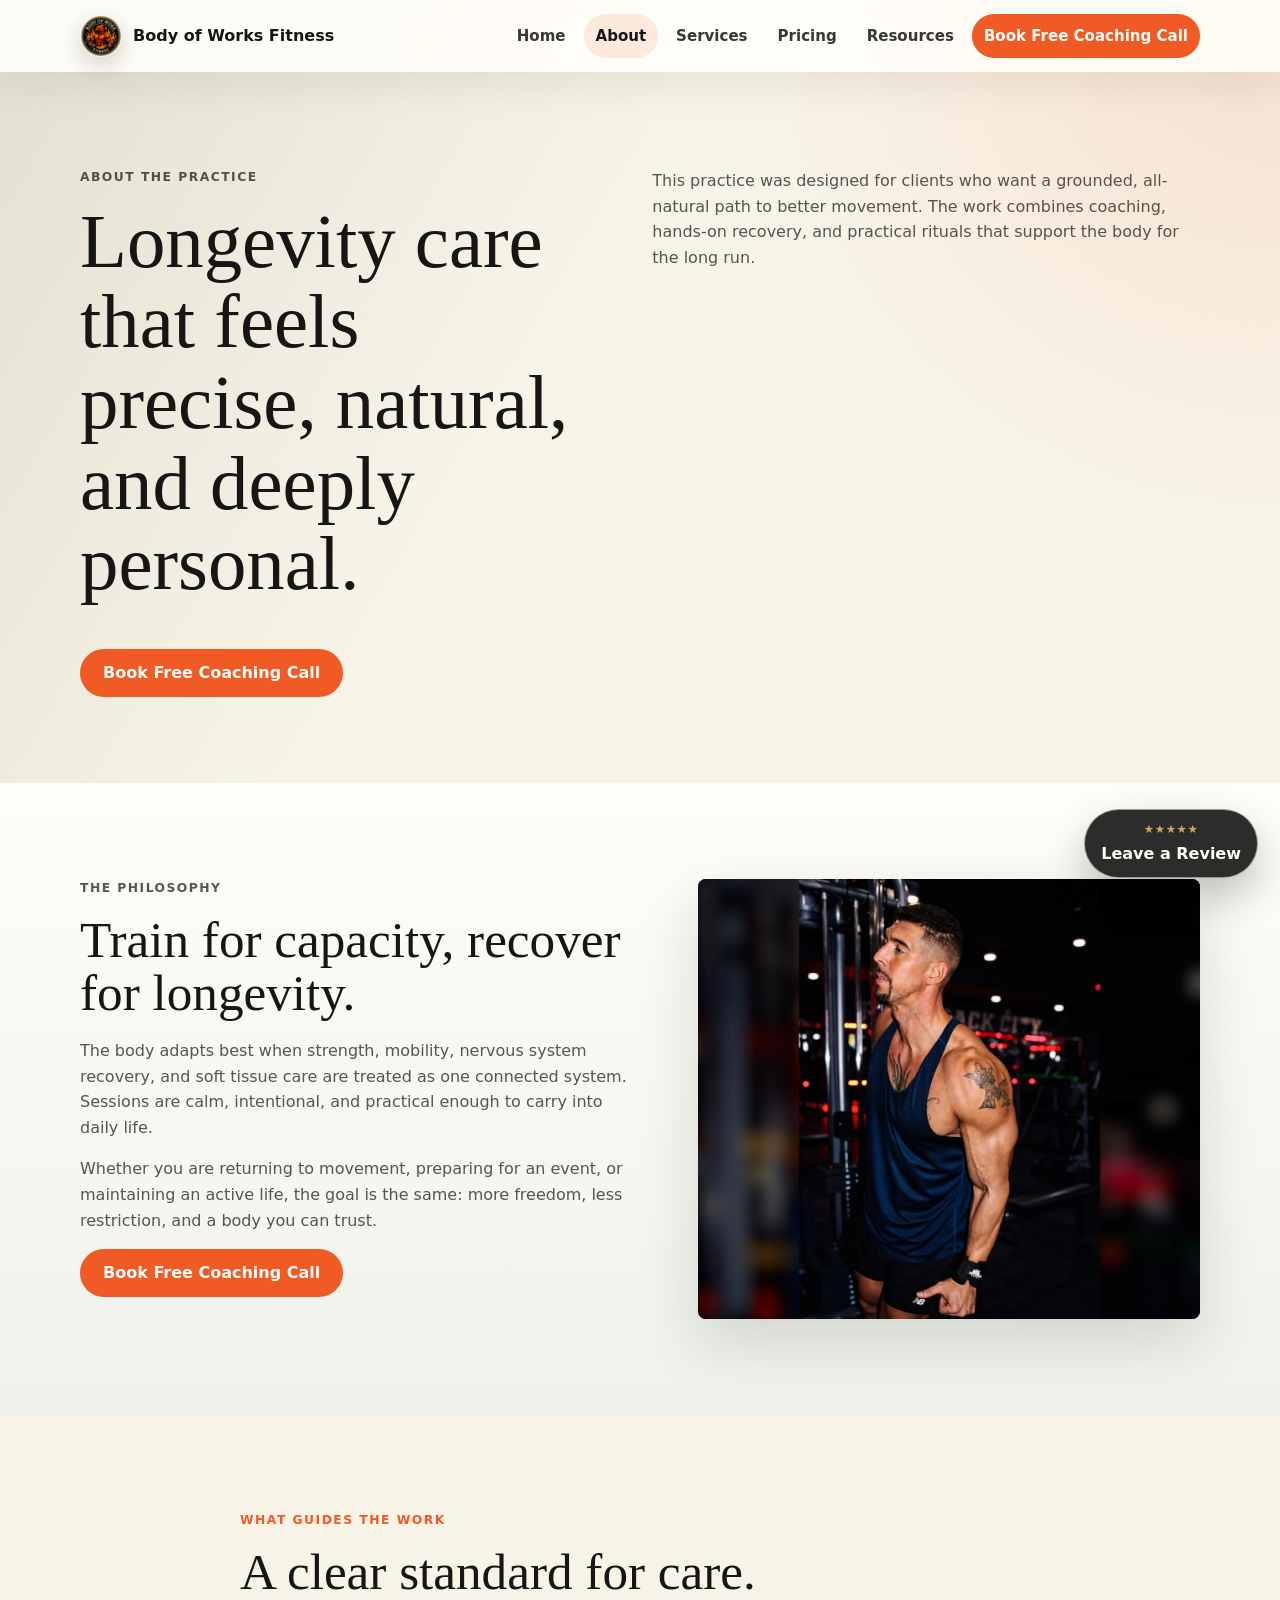
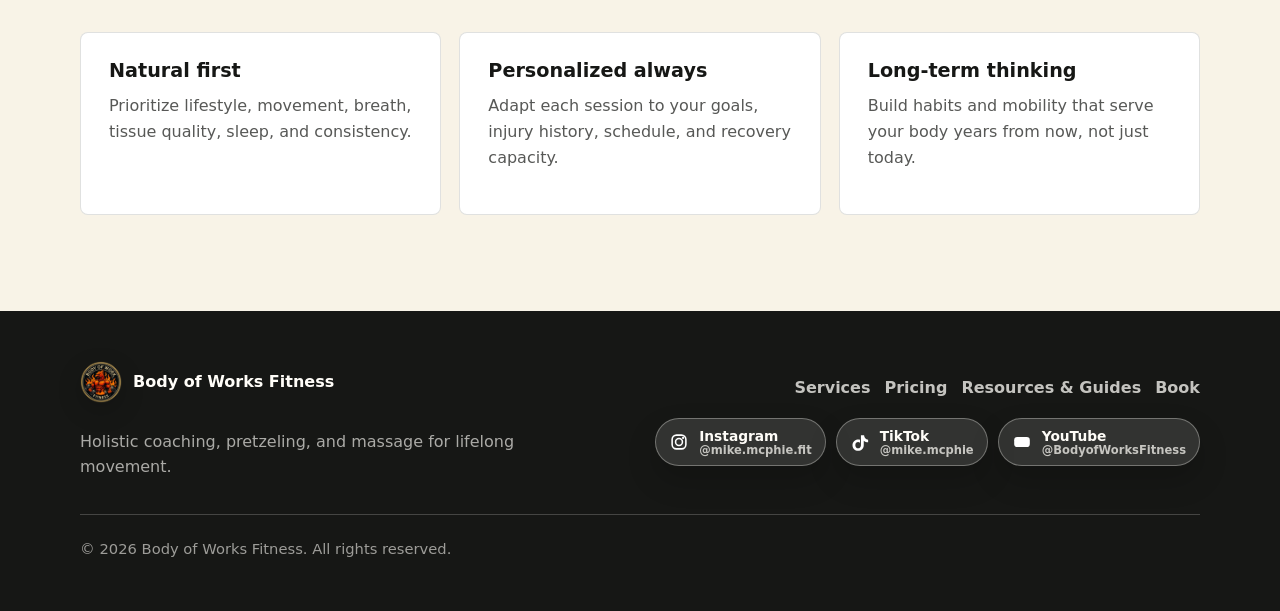
==== about.html @ e34fd8a3 "Add files via upload" ====
<!DOCTYPE html>
<html lang="en">
  <head>
    <meta charset="UTF-8" />
    <meta name="viewport" content="width=device-width, initial-scale=1.0" />
    <meta
      name="description"
      content="Meet the Body of Works Fitness coach and learn the natural longevity philosophy behind the practice."
    />
    <title>About | Body of Works Fitness</title>
    <link rel="canonical" href="https://bodyofworksfitness.com/about.html" />
    <link rel="icon" href="assets/images/body-of-work-logo-small.png" type="image/png" />
    <link rel="stylesheet" href="css/styles.css?v=20260725-fat-loss-guide" />
  </head>
  <body class="page">
    <header class="site-header" data-header>
      <a class="brand" href="index.html" aria-label="Body of Works Fitness home">
        <img class="brand-logo" src="assets/images/body-of-work-logo-small.png" alt="" />
        <span>Body of Works Fitness</span>
      </a>
      <button class="nav-toggle" type="button" aria-label="Open navigation" aria-expanded="false" data-nav-toggle>
        <span></span>
        <span></span>
      </button>
      <nav class="site-nav" data-nav>
        <a href="index.html">Home</a>
        <a href="about.html" aria-current="page">About</a>
        <a href="index.html#services">Services</a>
        <a href="index.html#pricing">Pricing</a>
        <a href="resources.html">Resources</a>
        <a class="nav-cta" href="index.html#book-call">Book Free Coaching Call</a>
      </nav>
    </header>

    <main>
      <section class="page-hero">
        <div class="shell page-hero-grid">
          <div>
            <p class="eyebrow">About the practice</p>
            <h1>Longevity care that feels precise, natural, and deeply personal.</h1>
            <a class="button button-primary" href="index.html#book-call">Book Free Coaching Call</a>
          </div>
          <p>
            This practice was designed for clients who want a grounded, all-natural path to better
            movement. The work combines coaching, hands-on recovery, and practical rituals that
            support the body for the long run.
          </p>
        </div>
      </section>

      <section class="section split-section">
        <div class="shell split-grid reverse">
          <div class="image-panel">
            <img src="assets/images/about-coach.webp" alt="Body of Works Fitness coach in a gym setting" loading="lazy" />
          </div>
          <div class="split-copy">
            <p class="eyebrow">The philosophy</p>
            <h2>Train for capacity, recover for longevity.</h2>
            <p>
              The body adapts best when strength, mobility, nervous system recovery, and soft tissue
              care are treated as one connected system. Sessions are calm, intentional, and
              practical enough to carry into daily life.
            </p>
            <p>
              Whether you are returning to movement, preparing for an event, or maintaining an
              active life, the goal is the same: more freedom, less restriction, and a body you can
              trust.
            </p>
            <a class="button button-primary" href="index.html#book-call">Book Free Coaching Call</a>
          </div>
        </div>
      </section>

      <section class="section values-section">
        <div class="shell section-heading">
          <p class="eyebrow">What guides the work</p>
          <h2>A clear standard for care.</h2>
        </div>
        <div class="shell values-grid">
          <article>
            <h3>Natural first</h3>
            <p>Prioritize lifestyle, movement, breath, tissue quality, sleep, and consistency.</p>
          </article>
          <article>
            <h3>Personalized always</h3>
            <p>Adapt each session to your goals, injury history, schedule, and recovery capacity.</p>
          </article>
          <article>
            <h3>Long-term thinking</h3>
            <p>Build habits and mobility that serve your body years from now, not just today.</p>
          </article>
        </div>
      </section>
    </main>

    <button class="floating-review-button" type="button" data-review-open aria-label="Leave a review">
      <span aria-hidden="true">★★★★★</span>
      Leave a Review
    </button>

    <iframe class="visually-hidden" name="review-submit-frame" title="Review submission"></iframe>
    <dialog class="review-dialog" data-review-dialog>
      <form
        class="review-form"
        action="https://formsubmit.co/imagin8it.home@gmail.com"
        method="post"
        target="review-submit-frame"
        data-review-form
      >
        <button class="dialog-close" type="button" data-review-close aria-label="Close review form">&times;</button>
        <input type="hidden" name="_subject" value="New Body of Works Fitness Review" />
        <input type="hidden" name="_template" value="table" />
        <input type="hidden" name="_captcha" value="false" />
        <input type="hidden" name="rating" value="5" data-review-rating-input />
        <p class="eyebrow">Leave a review</p>
        <h2><span data-review-selected-rating>5</span>-star experience</h2>
        <div class="review-stars" aria-label="Click a star to choose your rating">
          <button type="button" data-review-rating-button="1" aria-label="1 star">★</button>
          <button type="button" data-review-rating-button="2" aria-label="2 stars">★</button>
          <button type="button" data-review-rating-button="3" aria-label="3 stars">★</button>
          <button type="button" data-review-rating-button="4" aria-label="4 stars">★</button>
          <button type="button" data-review-rating-button="5" aria-label="5 stars">★</button>
        </div>
        <label>
          Name
          <input name="name" type="text" maxlength="50" placeholder="Your name" required />
        </label>
        <label>
          Service
          <select name="service">
            <option>1:1 Coaching</option>
            <option>Pretzeling</option>
            <option>Massage</option>
            <option>General experience</option>
          </select>
        </label>
        <label>
          Review
          <textarea name="review" rows="4" maxlength="320" placeholder="What changed for you?" required></textarea>
        </label>
        <button class="button button-primary" type="submit">Submit Review</button>
        <p class="form-note" data-review-status></p>
      </form>
    </dialog>

    <footer class="site-footer">
      <div class="shell footer-grid">
        <div>
          <a class="brand" href="index.html">
            <img class="brand-logo" src="assets/images/body-of-work-logo-small.png" alt="" />
            <span>Body of Works Fitness</span>
          </a>
          <p>Holistic coaching, pretzeling, and massage for lifelong movement.</p>
        </div>
        <div class="footer-actions">
          <div class="footer-links">
            <a href="index.html#services">Services</a>
            <a href="index.html#pricing">Pricing</a>
            <a href="resources.html">Resources &amp; Guides</a>
            <a href="index.html#book-call">Book</a>
          </div>
          <div class="social-links" aria-label="Social links">
            <a href="https://www.instagram.com/mike.mcphie.fit/" target="_blank" rel="noreferrer" aria-label="Instagram">
              <img src="assets/images/icon-instagram.svg" alt="" />
              <span>Instagram <small>@mike.mcphie.fit</small></span>
            </a>
            <a href="https://www.tiktok.com/@mike.mcphie" target="_blank" rel="noreferrer" aria-label="TikTok">
              <img src="assets/images/icon-tiktok.svg" alt="" />
              <span>TikTok <small>@mike.mcphie</small></span>
            </a>
            <a href="https://www.youtube.com/@BodyofWorksFitness" target="_blank" rel="noreferrer" aria-label="YouTube">
              <img src="assets/images/icon-youtube.svg" alt="" />
              <span>YouTube <small>@BodyofWorksFitness</small></span>
            </a>
          </div>
        </div>
      </div>
      <div class="shell copyright">
        <span>&copy; 2026 Body of Works Fitness. All rights reserved.</span>
      </div>
    </footer>
    <script src="js/main.js?v=20260725-fat-loss-guide"></script>
  </body>
</html>
---- css/styles.css ----
:root {
  --ink: #161715;
  --charcoal: #242523;
  --ember: #f05a24;
  --ember-dark: #b63a16;
  --gold: #caa85f;
  --olive: #6f7d5d;
  --sage: #dfe7da;
  --cream: #f8f3e7;
  --paper: #fffdf8;
  --line: rgba(22, 23, 21, 0.13);
  --soft-line: rgba(255, 253, 248, 0.2);
  --shadow: 0 22px 60px rgba(22, 23, 21, 0.14);
  --radius: 8px;
}

* {
  box-sizing: border-box;
}

html {
  scroll-behavior: smooth;
}

body {
  margin: 0;
  font-family: Inter, ui-sans-serif, system-ui, -apple-system, BlinkMacSystemFont, "Segoe UI", sans-serif;
  color: var(--ink);
  background: var(--paper);
  line-height: 1.6;
}

img {
  display: block;
  max-width: 100%;
}

a {
  color: inherit;
  text-decoration: none;
}

button,
input,
select,
textarea {
  font: inherit;
}

.shell {
  width: min(1120px, calc(100% - 40px));
  margin-inline: auto;
}

.site-header {
  position: fixed;
  top: 0;
  left: 0;
  right: 0;
  z-index: 20;
  display: flex;
  align-items: center;
  justify-content: space-between;
  gap: 24px;
  padding: 14px max(20px, calc((100vw - 1120px) / 2));
  color: var(--paper);
  transition: background 180ms ease, color 180ms ease, box-shadow 180ms ease;
}

.site-header.is-scrolled,
.site-header.is-open,
body:not(.home) .site-header {
  color: var(--ink);
  background: rgba(255, 253, 248, 0.94);
  box-shadow: 0 12px 40px rgba(22, 23, 21, 0.08);
  backdrop-filter: blur(18px);
}

.brand {
  display: inline-flex;
  align-items: center;
  gap: 11px;
  min-width: 0;
  font-weight: 850;
  letter-spacing: 0;
}

.brand-logo {
  width: 42px;
  height: 42px;
  flex: 0 0 auto;
  border-radius: 50%;
  object-fit: cover;
  box-shadow: 0 8px 24px rgba(0, 0, 0, 0.18);
}

.site-nav {
  display: flex;
  align-items: center;
  gap: 6px;
}

.site-nav a {
  padding: 10px 12px;
  border-radius: 999px;
  font-size: 0.94rem;
  font-weight: 750;
  color: inherit;
  opacity: 0.86;
}

.site-nav a:hover,
.site-nav a[aria-current="page"] {
  background: rgba(255, 255, 255, 0.16);
  opacity: 1;
}

.site-header.is-scrolled .site-nav a:hover,
.site-header.is-scrolled .site-nav a[aria-current="page"],
.site-header.is-open .site-nav a:hover,
.site-header.is-open .site-nav a[aria-current="page"],
body:not(.home) .site-nav a:hover,
body:not(.home) .site-nav a[aria-current="page"] {
  background: rgba(240, 90, 36, 0.12);
}

.site-nav .nav-cta {
  color: var(--paper);
  background: var(--ember);
  opacity: 1;
}

.site-nav .nav-cta:hover {
  background: var(--ember-dark);
}

.nav-toggle {
  display: none;
  width: 44px;
  height: 44px;
  border: 1px solid currentColor;
  border-radius: 50%;
  color: inherit;
  background: transparent;
  cursor: pointer;
}

.nav-toggle span {
  display: block;
  width: 18px;
  height: 2px;
  margin: 4px auto;
  border-radius: 4px;
  background: currentColor;
}

.hero {
  position: relative;
  min-height: 92vh;
  display: grid;
  align-items: end;
  overflow: hidden;
  background: #050505;
}

.hero-media,
.hero-video-backdrop,
.hero-video,
.hero-overlay {
  position: absolute;
  inset: 0;
}

.hero-media {
  background-image: url("../assets/images/brand-hero.webp");
  background-size: cover;
  background-position: center;
  transform: scale(1.01);
}

.hero-video-backdrop,
.hero-video {
  opacity: 0;
  backface-visibility: hidden;
  transition: opacity 700ms ease;
  will-change: opacity;
}

.hero-video-backdrop {
  width: 100%;
  height: 100%;
  filter: blur(6px) brightness(0.58) contrast(1.08) saturate(0.95);
  object-fit: cover;
  object-position: center 24%;
  background: #050505;
  transform: scale(1.02) translateZ(0);
}

.hero-video {
  width: 100%;
  height: 100%;
  filter: brightness(0.78) contrast(1.04) saturate(0.97);
  object-fit: contain;
  object-position: right center;
  transform: translateZ(0);
}

.hero.has-video .hero-video,
.hero.has-video .hero-video-backdrop {
  opacity: 1;
}

.hero.has-video .hero-media {
  opacity: 0;
}

.hero-overlay {
  background:
    linear-gradient(90deg, rgba(5, 5, 5, 0.9), rgba(5, 5, 5, 0.52) 54%, rgba(5, 5, 5, 0.28)),
    linear-gradient(0deg, rgba(5, 5, 5, 0.78), rgba(5, 5, 5, 0.14) 52%);
}

.hero-content {
  position: relative;
  z-index: 2;
  padding: 170px 0 86px;
  color: var(--paper);
}

.hero-lockup {
  display: flex;
  align-items: center;
  gap: 16px;
  margin-bottom: 18px;
}

.hero-lockup img {
  width: 78px;
  height: 78px;
  border-radius: 50%;
  box-shadow: 0 18px 44px rgba(0, 0, 0, 0.35);
}

.eyebrow {
  margin: 0 0 14px;
  color: var(--ember);
  font-size: 0.77rem;
  font-weight: 900;
  letter-spacing: 0.12em;
  text-transform: uppercase;
}

.hero .eyebrow,
.quote-band .eyebrow {
  color: var(--gold);
}

h1,
h2,
h3,
p {
  margin-top: 0;
}

h1,
h2,
h3 {
  line-height: 1.05;
  letter-spacing: 0;
}

h1 {
  max-width: 820px;
  margin-bottom: 24px;
  font-family: Georgia, "Times New Roman", serif;
  font-size: clamp(3.4rem, 8vw, 7.4rem);
  font-weight: 500;
}

h2 {
  margin-bottom: 18px;
  font-family: Georgia, "Times New Roman", serif;
  font-size: clamp(2.1rem, 4vw, 4.25rem);
  font-weight: 500;
}

h3 {
  margin-bottom: 12px;
  font-size: 1.2rem;
}

.hero-content p {
  max-width: 620px;
  font-size: clamp(1.05rem, 2vw, 1.28rem);
  color: rgba(255, 253, 248, 0.86);
}

.hero-actions {
  display: flex;
  flex-wrap: wrap;
  gap: 14px;
  margin-top: 34px;
}

.button {
  display: inline-flex;
  min-height: 48px;
  align-items: center;
  justify-content: center;
  border: 1px solid transparent;
  border-radius: 999px;
  padding: 12px 22px;
  font-weight: 850;
  line-height: 1;
  text-align: center;
  transition: transform 160ms ease, background 160ms ease, color 160ms ease;
}

.button:hover {
  transform: translateY(-2px);
}

.button-primary {
  color: var(--paper);
  background: var(--ember);
}

.button-primary:hover {
  background: var(--ember-dark);
}

.button-secondary {
  color: var(--ink);
  border-color: var(--line);
  background: var(--paper);
}

.text-link {
  display: inline-flex;
  align-items: center;
  margin-top: 20px;
  color: var(--ember-dark);
  font-weight: 900;
}

.setmore-link {
  gap: 8px;
  vertical-align: middle;
  width: fit-content;
  border: 1px solid rgba(18, 63, 50, 0.18);
  border-radius: 999px;
  padding: 8px 12px 8px 15px;
  color: #123f32;
  background: #fff;
  box-shadow: 0 12px 28px rgba(18, 63, 50, 0.11);
}

.setmore-link span {
  color: #123f32;
  font-size: 0.92rem;
  font-weight: 900;
  line-height: 1;
  white-space: nowrap;
}

.setmore-link img {
  display: inline-block;
  width: 94px;
  height: auto;
  padding: 0;
  border-radius: 0;
  background: transparent;
  box-shadow: none;
}

.price-card .setmore-link img {
  width: 90px;
}

.section {
  padding: 96px 0;
}

.intro-band {
  background: var(--cream);
}

.intro-grid,
.page-hero-grid {
  display: grid;
  grid-template-columns: 0.95fr 1.05fr;
  gap: clamp(32px, 6vw, 80px);
  align-items: start;
}

.intro-grid p,
.page-hero-grid p,
.split-copy p,
.values-grid p,
.service-card p,
.service-row-copy p,
.price-card p,
.contact-form p,
.site-footer p {
  color: rgba(22, 23, 21, 0.72);
}

.section-heading {
  max-width: 800px;
  margin-bottom: 34px;
}

.evidence-grid a {
  border: 1px solid var(--line);
  border-radius: var(--radius);
  background: rgba(255, 253, 248, 0.72);
}

.evidence-grid strong,
.evidence-grid span {
  display: block;
}

.evidence-grid span {
  margin-top: 8px;
  color: rgba(22, 23, 21, 0.68);
}

.service-preview-grid,
.values-grid,
.pricing-grid {
  display: grid;
  grid-template-columns: repeat(3, minmax(0, 1fr));
  gap: 18px;
}

.service-card,
.values-grid article,
.price-card,
.testimonial-card,
.contact-form {
  border: 1px solid var(--line);
  border-radius: var(--radius);
  background: #ffffff;
}

.service-card,
.values-grid article,
.price-card,
.testimonial-card {
  padding: 28px;
}

.service-card {
  overflow: hidden;
}

.service-stack {
  display: grid;
  gap: 24px;
}

.service-row {
  display: grid;
  grid-template-columns: minmax(0, 1fr) minmax(320px, 0.82fr);
  gap: 0;
  overflow: hidden;
  border: 1px solid var(--line);
  border-radius: var(--radius);
  background: #ffffff;
}

.service-row:nth-child(even) {
  grid-template-columns: minmax(320px, 0.82fr) minmax(0, 1fr);
}

.service-row:nth-child(even) .service-row-media {
  order: 2;
}

.service-row-media {
  display: grid;
  min-height: 420px;
  place-items: center;
  background:
    linear-gradient(135deg, rgba(22, 23, 21, 0.06), rgba(240, 90, 36, 0.08)),
    var(--cream);
}

.service-row-media img {
  width: 100%;
  height: 100%;
  max-height: 560px;
  object-fit: contain;
}

.service-row-copy {
  display: flex;
  flex-direction: column;
  justify-content: center;
  padding: clamp(28px, 5vw, 54px);
}

.service-row-copy h3 {
  font-family: Georgia, "Times New Roman", serif;
  font-size: clamp(2rem, 3vw, 3.4rem);
  font-weight: 500;
}

.service-card-image,
.detail-image {
  width: calc(100% + 56px);
  max-width: none;
  height: auto;
  aspect-ratio: 4 / 3;
  margin: -28px -28px 26px;
  object-fit: cover;
}

.price-line,
.price {
  display: block;
  margin-top: 18px;
  color: var(--ember-dark);
  font-size: 1.7rem;
  line-height: 1.1;
}

.split-section {
  background: linear-gradient(180deg, var(--paper), #eef2ea);
}

.split-grid,
.pricing-layout,
.booking-grid {
  display: grid;
  grid-template-columns: minmax(0, 0.95fr) minmax(0, 1.05fr);
  gap: clamp(30px, 5vw, 64px);
  align-items: start;
}

.split-grid.reverse {
  grid-template-columns: minmax(0, 1.05fr) minmax(0, 0.95fr);
}

.split-grid.reverse .image-panel {
  order: 2;
}

.image-panel {
  overflow: hidden;
  border-radius: var(--radius);
  box-shadow: var(--shadow);
  background: var(--charcoal);
}

.image-panel img {
  width: 100%;
  height: 100%;
  min-height: 440px;
  object-fit: cover;
}

.pricing-layout {
  align-items: center;
}

.pricing-grid {
  grid-template-columns: repeat(2, minmax(0, 1fr));
}

.price-card {
  min-height: 170px;
}

.booking-section {
  background: var(--ink);
  color: var(--paper);
}

.booking-section .eyebrow {
  color: var(--gold);
}

.booking-section .section-heading p,
.booking-section .contact-form p {
  color: rgba(255, 253, 248, 0.72);
}

.booking-service-picker {
  display: inline-grid;
  grid-template-columns: repeat(3, minmax(0, 1fr));
  gap: 4px;
  margin-top: 24px;
  padding: 4px;
  border: 1px solid var(--soft-line);
  border-radius: var(--radius);
  background: rgba(255, 253, 248, 0.08);
}

.booking-service-picker button {
  min-height: 44px;
  border: 0;
  border-radius: 5px;
  padding: 10px 18px;
  color: rgba(255, 253, 248, 0.72);
  background: transparent;
  cursor: pointer;
  font-weight: 850;
}

.booking-service-picker button:hover,
.booking-service-picker button.is-active {
  color: var(--paper);
  background: var(--ember);
}

.calendar-panel {
  padding: 24px;
  border: 1px solid var(--soft-line);
  border-radius: var(--radius);
  background: rgba(255, 253, 248, 0.08);
}

.calendar-toolbar {
  display: flex;
  align-items: center;
  justify-content: space-between;
  gap: 16px;
  margin-bottom: 18px;
}

.calendar-toolbar h3 {
  margin: 0;
  font-family: Georgia, "Times New Roman", serif;
  font-size: 1.6rem;
  font-weight: 500;
}

.icon-button {
  display: grid;
  width: 42px;
  height: 42px;
  place-items: center;
  border: 1px solid var(--soft-line);
  border-radius: 50%;
  color: var(--paper);
  background: rgba(255, 253, 248, 0.08);
  cursor: pointer;
}

.calendar-weekdays,
.calendar-grid {
  display: grid;
  grid-template-columns: repeat(7, minmax(0, 1fr));
  gap: 8px;
}

.calendar-weekdays {
  margin-bottom: 8px;
  color: rgba(255, 253, 248, 0.58);
  font-size: 0.74rem;
  font-weight: 900;
  text-align: center;
  text-transform: uppercase;
}

.calendar-day {
  display: grid;
  min-height: 48px;
  place-items: center;
  border: 1px solid var(--soft-line);
  border-radius: var(--radius);
  color: var(--paper);
  background: rgba(255, 253, 248, 0.08);
  cursor: pointer;
}

.calendar-day.is-empty {
  visibility: hidden;
}

.calendar-day.is-unavailable {
  color: rgba(255, 253, 248, 0.28);
  background: rgba(255, 253, 248, 0.035);
  cursor: not-allowed;
}

.calendar-day.is-selected {
  border-color: var(--ember);
  color: var(--paper);
  background: var(--ember);
}

.time-panel {
  margin-top: 28px;
}

.time-list {
  display: flex;
  flex-wrap: wrap;
  gap: 10px;
}

.time-option {
  border: 1px solid var(--soft-line);
  border-radius: 999px;
  padding: 10px 14px;
  color: var(--paper);
  background: rgba(255, 253, 248, 0.08);
  cursor: pointer;
}

.time-option.is-selected {
  border-color: var(--ember);
  background: var(--ember);
}

.contact-form {
  display: grid;
  gap: 18px;
  padding: 28px;
  color: var(--ink);
}

.contact-form label {
  display: grid;
  gap: 8px;
  font-weight: 850;
}

.form-callout {
  display: grid;
  gap: 8px;
  padding: 18px;
  border: 1px solid rgba(240, 90, 36, 0.28);
  border-radius: var(--radius);
  background: rgba(240, 90, 36, 0.08);
}

.form-callout[hidden] {
  display: none;
}

.form-callout p {
  margin: 0;
  color: rgba(22, 23, 21, 0.68) !important;
}

.form-callout a {
  width: fit-content;
  color: var(--ember-dark);
  font-weight: 900;
}

.contact-form input,
.contact-form select,
.contact-form textarea {
  width: 100%;
  border: 1px solid var(--line);
  border-radius: var(--radius);
  padding: 14px;
  color: var(--ink);
  background: var(--paper);
}

.contact-form input:focus,
.contact-form select:focus,
.contact-form textarea:focus {
  outline: 2px solid rgba(240, 90, 36, 0.28);
  border-color: var(--ember);
}

.form-note {
  min-height: 1.4em;
  margin: -4px 0 0;
  font-size: 0.94rem;
}

.visually-hidden {
  position: absolute;
  width: 1px !important;
  height: 1px !important;
  padding: 0 !important;
  border: 0 !important;
  overflow: hidden;
  clip: rect(0, 0, 0, 0);
  white-space: nowrap;
}

.testimonials-section {
  background: var(--cream);
}

.evidence-section {
  background: var(--paper);
}

.evidence-grid {
  display: grid;
  grid-template-columns: repeat(2, minmax(0, 1fr));
  gap: 18px;
}

.evidence-grid a {
  padding: 24px;
}

.evidence-grid a:hover {
  border-color: rgba(240, 90, 36, 0.45);
}

.resources-hero {
  min-height: 520px;
  display: grid;
  align-items: end;
  border-bottom: 1px solid var(--line);
  color: var(--ink);
  background:
    radial-gradient(circle at 86% 22%, rgba(240, 90, 36, 0.13), transparent 30%),
    linear-gradient(120deg, rgba(202, 168, 95, 0.3), rgba(255, 253, 248, 0) 42%),
    linear-gradient(135deg, var(--paper) 0%, var(--cream) 58%, #efe4cf 100%);
}

.resources-hero .page-hero-grid h1,
.resources-hero .eyebrow {
  color: var(--ink);
  text-shadow: none;
}

.resources-hero .page-hero-grid > p {
  color: rgba(22, 23, 21, 0.76);
  text-shadow: none;
}

.guides-section {
  background: var(--paper);
}

.guide-grid {
  display: grid;
  grid-template-columns: repeat(3, minmax(0, 1fr));
  gap: 22px;
}

.guide-card {
  display: flex;
  min-width: 0;
  flex-direction: column;
  overflow: hidden;
  border: 1px solid var(--line);
  border-radius: var(--radius);
  background: #ffffff;
  box-shadow: 0 18px 48px rgba(22, 23, 21, 0.08);
}

.guide-cover {
  display: block;
  overflow: hidden;
  aspect-ratio: 17 / 22;
  background: var(--ink);
}

.guide-cover img {
  width: 100%;
  height: 100%;
  object-fit: cover;
  transition: transform 220ms ease;
}

.guide-cover:hover img {
  transform: scale(1.02);
}

.guide-card-copy {
  display: flex;
  flex: 1;
  flex-direction: column;
  padding: 26px;
}

.guide-card-copy h3 {
  margin-bottom: 10px;
  font-family: Georgia, "Times New Roman", serif;
  font-size: 1.75rem;
  font-weight: 500;
}

.guide-card-copy > p:not(.resource-type) {
  margin: 0;
  color: rgba(22, 23, 21, 0.68);
}

.resource-type {
  margin: 0 0 6px;
  color: var(--ember-dark);
  font-size: 0.78rem;
  font-weight: 900;
  text-transform: uppercase;
}

.guide-actions {
  display: flex;
  align-items: center;
  flex-wrap: wrap;
  gap: 16px;
  margin-top: auto;
  padding-top: 24px;
}

.guide-actions .button {
  min-height: 44px;
  padding: 11px 16px;
}

.resources-page .evidence-section {
  background: var(--cream);
}

.resources-cta-section {
  color: var(--paper);
  background: var(--charcoal);
}

.resources-cta {
  display: flex;
  align-items: center;
  justify-content: space-between;
  gap: 30px;
}

.resources-cta h2 {
  max-width: 720px;
  margin: 0;
}

.resources-cta .button {
  flex: 0 0 auto;
}

.testimonial-grid {
  display: grid;
  max-width: 900px;
  grid-template-columns: 1fr;
  gap: 20px;
}

.testimonial-card {
  position: relative;
  display: grid;
  gap: 22px;
  overflow: hidden;
  background: var(--paper);
  box-shadow: 0 18px 48px rgba(22, 23, 21, 0.08);
}

.testimonial-card::before {
  content: "“";
  position: absolute;
  top: -18px;
  right: 26px;
  color: rgba(240, 90, 36, 0.16);
  font-family: Georgia, "Times New Roman", serif;
  font-size: 8rem;
  line-height: 1;
}

.testimonial-rating {
  position: relative;
  z-index: 1;
  display: flex;
  align-items: center;
  gap: 10px;
}

.testimonial-rating span {
  display: inline-block;
  color: var(--ember);
  font-size: 1rem;
  letter-spacing: 0.08em;
}

.testimonial-rating small {
  color: rgba(22, 23, 21, 0.58);
  font-weight: 900;
}

.testimonial-card p {
  position: relative;
  z-index: 1;
  margin-bottom: 0;
  font-family: Georgia, "Times New Roman", serif;
  font-size: clamp(1.35rem, 2.4vw, 2rem);
  line-height: 1.22;
  color: inherit;
}

.testimonial-card > div:last-child {
  position: relative;
  z-index: 1;
}

.testimonial-card > div:last-child span {
  display: block;
  margin-top: 4px;
  color: rgba(22, 23, 21, 0.58);
}

.review-section-action {
  display: flex;
  flex-wrap: wrap;
  align-items: center;
  gap: 14px;
  margin-top: 24px;
}

.review-star-hint {
  display: inline-flex;
  flex-wrap: wrap;
  align-items: center;
  gap: 6px;
  color: rgba(22, 23, 21, 0.64);
  font-size: 0.92rem;
  font-weight: 850;
}

.review-star-hint button,
.review-stars button {
  border: 0;
  padding: 0 2px;
  color: rgba(240, 90, 36, 0.42);
  background: transparent;
  cursor: pointer;
  font-size: 1.25rem;
  line-height: 1;
}

.review-star-hint button:hover,
.review-stars button:hover,
.review-stars button.is-active {
  color: var(--ember);
}

.submitted-testimonial-grid {
  margin-bottom: 20px;
}

.submitted-testimonial-grid[hidden] {
  display: none;
}

.floating-review-button {
  position: fixed;
  right: 22px;
  bottom: 22px;
  z-index: 60;
  display: grid;
  gap: 3px;
  min-width: 154px;
  border: 1px solid rgba(255, 253, 248, 0.5);
  border-radius: 999px;
  padding: 10px 16px;
  color: var(--paper);
  background: rgba(22, 23, 21, 0.9);
  box-shadow: 0 18px 42px rgba(0, 0, 0, 0.24);
  cursor: pointer;
  font-weight: 900;
}

.floating-review-button span {
  color: var(--gold);
  font-size: 0.72rem;
  letter-spacing: 0.05em;
}

.review-dialog {
  width: min(92vw, 520px);
  border: 0;
  border-radius: var(--radius);
  padding: 0;
  background: transparent;
}

.review-dialog::backdrop {
  background: rgba(5, 5, 5, 0.68);
}

.review-form {
  position: relative;
  display: grid;
  gap: 16px;
  padding: 30px;
  color: var(--ink);
  background: var(--paper);
  box-shadow: var(--shadow);
}

.review-form h2 {
  margin-bottom: 0;
  font-size: clamp(2rem, 5vw, 3.4rem);
}

.dialog-close {
  position: absolute;
  top: 14px;
  right: 14px;
  display: grid;
  width: 38px;
  height: 38px;
  place-items: center;
  border: 1px solid var(--line);
  border-radius: 50%;
  color: var(--ink);
  background: var(--paper);
  cursor: pointer;
  font-size: 1.3rem;
}

.review-stars {
  display: flex;
  gap: 7px;
}

.review-stars button {
  font-size: 2rem;
}

.review-form label {
  display: grid;
  gap: 8px;
  font-weight: 850;
}

.review-form input,
.review-form select,
.review-form textarea {
  width: 100%;
  border: 1px solid var(--line);
  border-radius: var(--radius);
  padding: 14px;
  color: var(--ink);
  background: var(--paper);
}

.page-hero {
  padding: 168px 0 86px;
  background:
    radial-gradient(circle at top right, rgba(240, 90, 36, 0.12), transparent 34%),
    linear-gradient(120deg, rgba(111, 125, 93, 0.16), transparent 42%),
    var(--cream);
}

.page-hero h1 {
  font-size: clamp(2.8rem, 6vw, 5.6rem);
}

.page-hero .button {
  margin-top: 20px;
}

.values-section {
  background: var(--cream);
}

.site-footer {
  padding: 50px 0;
  color: var(--paper);
  background: var(--ink);
}

.footer-grid {
  display: flex;
  align-items: center;
  justify-content: space-between;
  gap: 28px;
}

.footer-actions {
  display: grid;
  justify-items: end;
  gap: 18px;
}

.site-footer p {
  max-width: 450px;
  margin: 18px 0 0;
  color: rgba(255, 253, 248, 0.64);
}

.footer-links {
  display: flex;
  flex-wrap: wrap;
  gap: 14px;
}

.footer-links a {
  color: rgba(255, 253, 248, 0.75);
  font-weight: 850;
}

.social-links {
  display: flex;
  flex-wrap: wrap;
  gap: 10px;
  justify-content: flex-end;
}

.social-links a {
  display: flex;
  min-height: 48px;
  align-items: center;
  gap: 10px;
  padding: 8px 13px;
  border: 1px solid rgba(255, 253, 248, 0.32);
  border-radius: 999px;
  color: var(--paper);
  background: rgba(255, 253, 248, 0.12);
  box-shadow: 0 14px 30px rgba(0, 0, 0, 0.18);
}

.social-links a:hover {
  border-color: rgba(255, 253, 248, 0.62);
  background: rgba(255, 253, 248, 0.18);
}

.social-links img {
  width: 20px;
  height: 20px;
  flex: 0 0 auto;
  filter: brightness(0) invert(1);
}

.social-links span {
  display: grid;
  gap: 1px;
  color: var(--paper);
  font-size: 0.86rem;
  font-weight: 850;
  line-height: 1.05;
}

.social-links small {
  color: rgba(255, 253, 248, 0.72);
  font-size: 0.72rem;
  font-weight: 750;
}

.copyright {
  margin-top: 34px;
  padding-top: 22px;
  border-top: 1px solid var(--soft-line);
  color: rgba(255, 253, 248, 0.58);
  font-size: 0.92rem;
}

.reveal {
  opacity: 0;
  transform: translateY(34px);
  transition: opacity 680ms ease, transform 680ms ease;
}

.reveal.is-visible {
  opacity: 1;
  transform: translateY(0);
}

.reveal-from-left {
  transform: translateX(-42px);
}

.reveal-from-right {
  transform: translateX(42px);
}

.reveal-from-left.is-visible,
.reveal-from-right.is-visible {
  transform: translateX(0);
}

@media (max-width: 920px) {
  .site-header {
    padding: 14px 20px;
  }

  .brand span:last-child {
    max-width: 205px;
    overflow: hidden;
    text-overflow: ellipsis;
    white-space: nowrap;
  }

  .nav-toggle {
    display: block;
  }

  .site-nav {
    position: absolute;
    top: 78px;
    left: 20px;
    right: 20px;
    display: none;
    flex-direction: column;
    align-items: stretch;
    padding: 12px;
    border: 1px solid var(--line);
    border-radius: var(--radius);
    color: var(--ink);
    background: var(--paper);
    box-shadow: var(--shadow);
  }

  .site-nav.is-open {
    display: flex;
  }

  .site-nav a {
    border-radius: var(--radius);
  }

  .site-nav .nav-cta {
    text-align: center;
  }

  .hero {
    min-height: 780px;
  }

  .hero-content {
    padding: 128px 0 54px;
  }

  h1 {
    font-size: clamp(2.8rem, 11vw, 4rem);
  }

  .section {
    padding: 70px 0;
  }

  .intro-grid,
  .page-hero-grid,
  .split-grid,
  .split-grid.reverse,
  .pricing-layout,
  .booking-grid {
    grid-template-columns: 1fr;
  }

  .split-grid.reverse .image-panel {
    order: 0;
  }

  .service-preview-grid,
  .values-grid,
  .pricing-grid,
  .evidence-grid {
    grid-template-columns: 1fr;
  }

  .guide-grid {
    grid-template-columns: repeat(2, minmax(0, 1fr));
  }

  .resources-cta {
    align-items: flex-start;
    flex-direction: column;
  }

  .service-row,
  .service-row:nth-child(even) {
    grid-template-columns: 1fr;
  }

  .service-row:nth-child(even) .service-row-media {
    order: 0;
  }

  .service-row-media {
    min-height: 360px;
  }

  .image-panel img {
    min-height: 340px;
  }

  .page-hero {
    padding: 134px 0 64px;
  }

  .footer-grid {
    align-items: flex-start;
    flex-direction: column;
  }

  .footer-actions {
    justify-items: start;
  }
}

@media (max-width: 520px) {
  .shell {
    width: min(100% - 28px, 1120px);
  }

  .hero {
    min-height: 740px;
  }

  .hero-lockup img {
    width: 62px;
    height: 62px;
  }

  .hero-actions,
  .button {
    width: 100%;
  }

  .booking-service-picker,
  .guide-grid {
    grid-template-columns: 1fr;
    width: 100%;
  }

  .booking-service-picker button {
    width: 100%;
  }

  .floating-review-button {
    right: 14px;
    bottom: 14px;
    min-width: 136px;
    padding: 9px 13px;
    font-size: 0.86rem;
  }

  .service-card,
  .values-grid article,
  .price-card,
  .testimonial-card,
  .contact-form,
  .calendar-panel {
    padding: 22px;
  }

  .service-card-image,
  .detail-image {
    width: calc(100% + 44px);
    margin: -22px -22px 22px;
  }

  .calendar-weekdays,
  .calendar-grid {
    gap: 5px;
  }

  .calendar-day {
    min-height: 42px;
    font-size: 0.9rem;
  }
}

@media (prefers-reduced-motion: reduce) {
  *,
  *::before,
  *::after {
    scroll-behavior: auto !important;
    animation-duration: 1ms !important;
    animation-iteration-count: 1 !important;
    transition-duration: 1ms !important;
  }

  .reveal {
    opacity: 1;
    transform: none;
  }
}
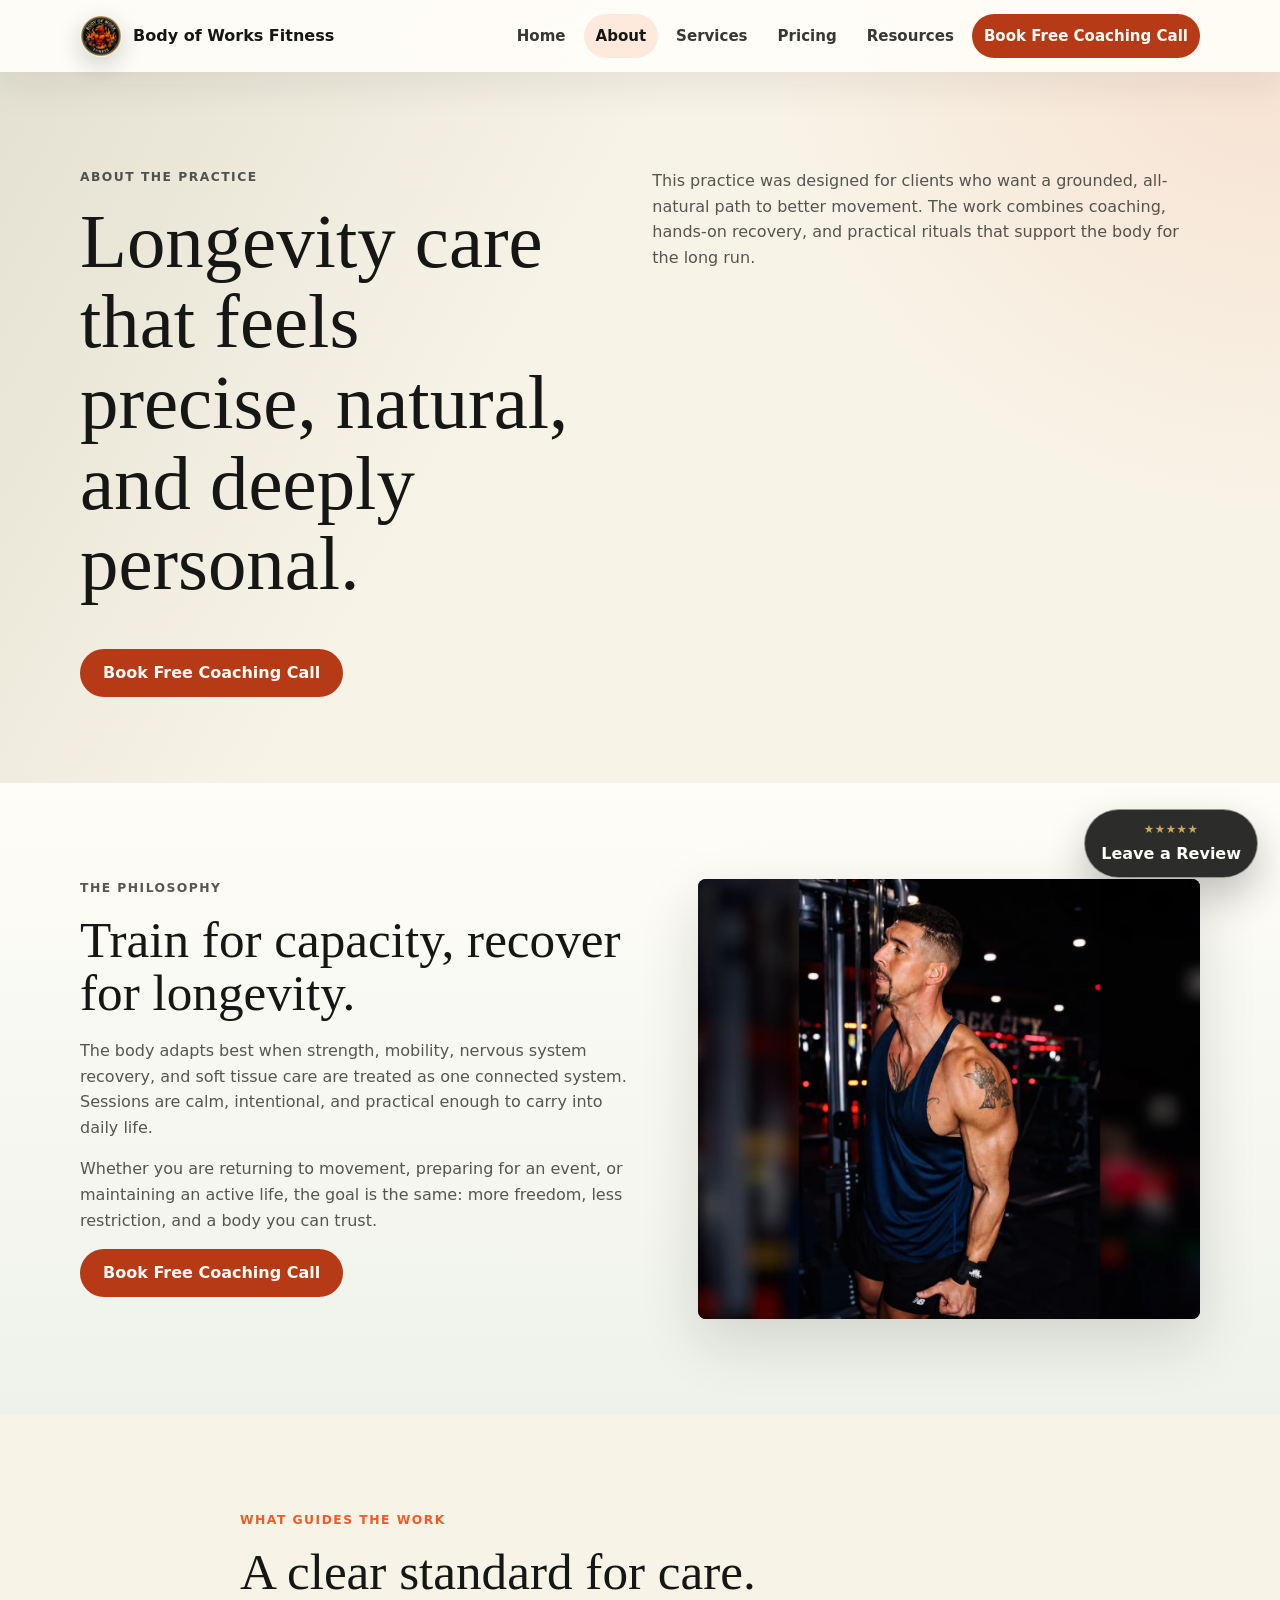
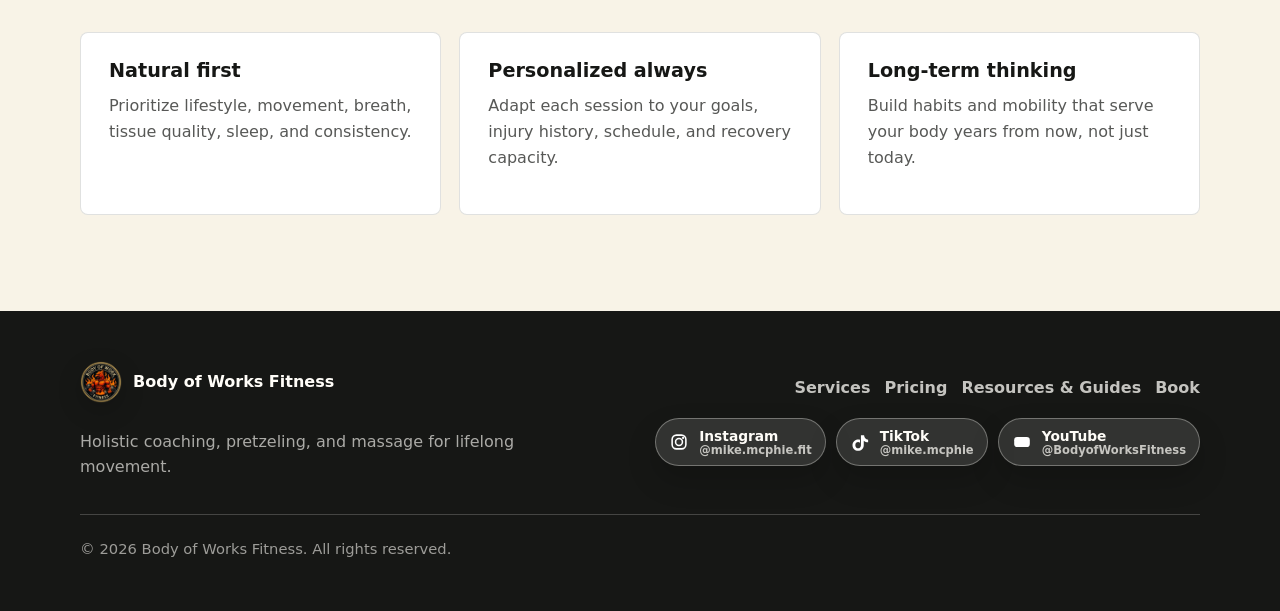
==== commit 2bdf53b8: "Add files via upload" ====
--- a/about.html
+++ b/about.html
@@ -10,9 +10,10 @@
     <title>About | Body of Works Fitness</title>
     <link rel="canonical" href="https://bodyofworksfitness.com/about.html" />
     <link rel="icon" href="assets/images/body-of-work-logo-small.png" type="image/png" />
-    <link rel="stylesheet" href="css/styles.css?v=20260725-fat-loss-guide" />
+    <link rel="stylesheet" href="css/styles.css?v=20261026-refresh2" />
   </head>
   <body class="page">
+    <a class="skip-link" href="#main-content">Skip to content</a>
     <header class="site-header" data-header>
       <a class="brand" href="index.html" aria-label="Body of Works Fitness home">
         <img class="brand-logo" src="assets/images/body-of-work-logo-small.png" alt="" />
@@ -28,17 +29,17 @@
         <a href="index.html#services">Services</a>
         <a href="index.html#pricing">Pricing</a>
         <a href="resources.html">Resources</a>
-        <a class="nav-cta" href="index.html#book-call">Book Free Coaching Call</a>
+        <a class="nav-cta" href="index.html?service=1%3A1%20Coaching#book-call">Book Free Coaching Call</a>
       </nav>
     </header>
 
-    <main>
+    <main id="main-content">
       <section class="page-hero">
         <div class="shell page-hero-grid">
           <div>
             <p class="eyebrow">About the practice</p>
             <h1>Longevity care that feels precise, natural, and deeply personal.</h1>
-            <a class="button button-primary" href="index.html#book-call">Book Free Coaching Call</a>
+            <a class="button button-primary" href="index.html?service=1%3A1%20Coaching#book-call">Book Free Coaching Call</a>
           </div>
           <p>
             This practice was designed for clients who want a grounded, all-natural path to better
@@ -66,7 +67,7 @@
               active life, the goal is the same: more freedom, less restriction, and a body you can
               trust.
             </p>
-            <a class="button button-primary" href="index.html#book-call">Book Free Coaching Call</a>
+            <a class="button button-primary" href="index.html?service=1%3A1%20Coaching#book-call">Book Free Coaching Call</a>
           </div>
         </div>
       </section>
@@ -179,6 +180,7 @@
         <span>&copy; 2026 Body of Works Fitness. All rights reserved.</span>
       </div>
     </footer>
-    <script src="js/main.js?v=20260725-fat-loss-guide"></script>
+    <script src="js/booking-model.js?v=20261026-refresh2"></script>
+    <script src="js/main.js?v=20261026-refresh2"></script>
   </body>
 </html>
--- a/css/styles.css
+++ b/css/styles.css
@@ -20,6 +20,36 @@
 
 html {
   scroll-behavior: smooth;
+  scroll-padding-top: 96px;
+}
+
+[hidden] {
+  display: none !important;
+}
+
+.skip-link {
+  position: fixed;
+  z-index: 100;
+  top: 8px;
+  left: 8px;
+  padding: 12px 18px;
+  color: var(--paper);
+  background: var(--ink);
+  transform: translateY(-180%);
+}
+
+.skip-link:focus {
+  transform: none;
+}
+
+a:focus-visible,
+button:focus-visible,
+select:focus-visible,
+input:focus-visible,
+textarea:focus-visible {
+  outline: 3px solid var(--gold);
+  outline-offset: 3px;
+  box-shadow: 0 0 0 5px var(--ink);
 }
 
 body {
@@ -126,7 +156,7 @@
 
 .site-nav .nav-cta {
   color: var(--paper);
-  background: var(--ember);
+  background: var(--ember-dark);
   opacity: 1;
 }
 
@@ -322,7 +352,7 @@
 
 .button-primary {
   color: var(--paper);
-  background: var(--ember);
+  background: var(--ember-dark);
 }
 
 .button-primary:hover {
@@ -612,7 +642,92 @@
 .booking-service-picker button:hover,
 .booking-service-picker button.is-active {
   color: var(--paper);
-  background: var(--ember);
+  background: var(--ember-dark);
+}
+
+.session-option-field {
+  display: grid;
+  gap: 8px;
+  margin-top: 22px;
+  max-width: 560px;
+  color: var(--paper);
+  font-weight: 750;
+}
+
+.session-option-field select {
+  width: 100%;
+  min-width: 0;
+  min-height: 48px;
+  padding: 12px;
+  border: 1px solid var(--soft-line);
+  border-radius: var(--radius);
+  color: var(--ink);
+  background: var(--paper);
+  font: inherit;
+}
+
+.booking-notice {
+  max-width: 760px;
+  padding-left: 16px;
+  border-left: 3px solid var(--gold);
+}
+
+.booking-notice strong {
+  color: var(--paper);
+}
+
+.selection-status {
+  min-height: 1.6em;
+  margin-top: 12px;
+}
+
+.request-summary {
+  padding-bottom: 20px;
+  border-bottom: 1px solid var(--line);
+}
+
+.request-summary h3 {
+  margin: 0 0 16px;
+}
+
+.request-summary dl {
+  margin: 0;
+}
+
+.request-summary dl > div {
+  display: flex;
+  justify-content: space-between;
+  flex-wrap: wrap;
+  gap: 4px 16px;
+  margin-bottom: 10px;
+}
+
+.request-summary dt {
+  font-weight: 750;
+}
+
+.request-summary dd {
+  margin: 0;
+}
+
+.booking-section .request-summary p {
+  color: var(--ink);
+  font-size: 0.92rem;
+}
+
+.booking-section .contact-form p {
+  color: var(--ink);
+}
+
+body.is-booking-visible .floating-review-button {
+  display: none;
+}
+
+.button:disabled,
+.icon-button:disabled {
+  cursor: not-allowed;
+  opacity: 0.6;
+  transform: none;
 }
 
 .calendar-panel {
@@ -689,7 +804,7 @@
 .calendar-day.is-selected {
   border-color: var(--ember);
   color: var(--paper);
-  background: var(--ember);
+  background: var(--ember-dark);
 }
 
 .time-panel {
@@ -713,7 +828,7 @@
 
 .time-option.is-selected {
   border-color: var(--ember);
-  background: var(--ember);
+  background: var(--ember-dark);
 }
 
 .contact-form {
@@ -767,7 +882,8 @@
 .contact-form input:focus,
 .contact-form select:focus,
 .contact-form textarea:focus {
-  outline: 2px solid rgba(240, 90, 36, 0.28);
+  outline: 3px solid var(--ember-dark);
+  outline-offset: 3px;
   border-color: var(--ember);
 }
 
@@ -1265,11 +1381,11 @@
 }
 
 .reveal-from-left {
-  transform: translateX(-42px);
+  transform: translateY(24px);
 }
 
 .reveal-from-right {
-  transform: translateX(42px);
+  transform: translateY(24px);
 }
 
 .reveal-from-left.is-visible,
@@ -1475,3 +1591,21 @@
     transform: none;
   }
 }
+
+/* Provider booking: the scheduler owns dates and availability. */
+.booking-choices, .booking-handoff { min-width: 0; padding: clamp(20px, 3vw, 32px); border: 1px solid var(--line); border-radius: var(--radius); background: var(--paper); }
+.booking-choices h3 { margin-top: 0; }
+.booking-handoff .button { margin-top: 10px; }
+a.button[aria-disabled="true"] { opacity: .6; cursor: not-allowed; }
+.booking-fallback { margin-top: 24px; }
+.booking-fallback li { margin-block: 10px; }
+
+.booking-choices, .booking-handoff, .booking-choices .session-option-field { color: var(--ink); }
+.booking-choices .booking-service-picker { border-color: var(--line); background: rgba(0, 0, 0, .04); }
+.booking-choices .booking-service-picker button { color: var(--ink); }
+.booking-choices .booking-service-picker button:hover, .booking-choices .booking-service-picker button.is-active { color: var(--paper); }
+.booking-fallback a { color: var(--paper); }
+
+.booking-policy { margin-top: 32px; }
+.booking-policy h3 { margin-bottom: 10px; }
+.booking-policy p { max-width: 850px; color: var(--paper); }
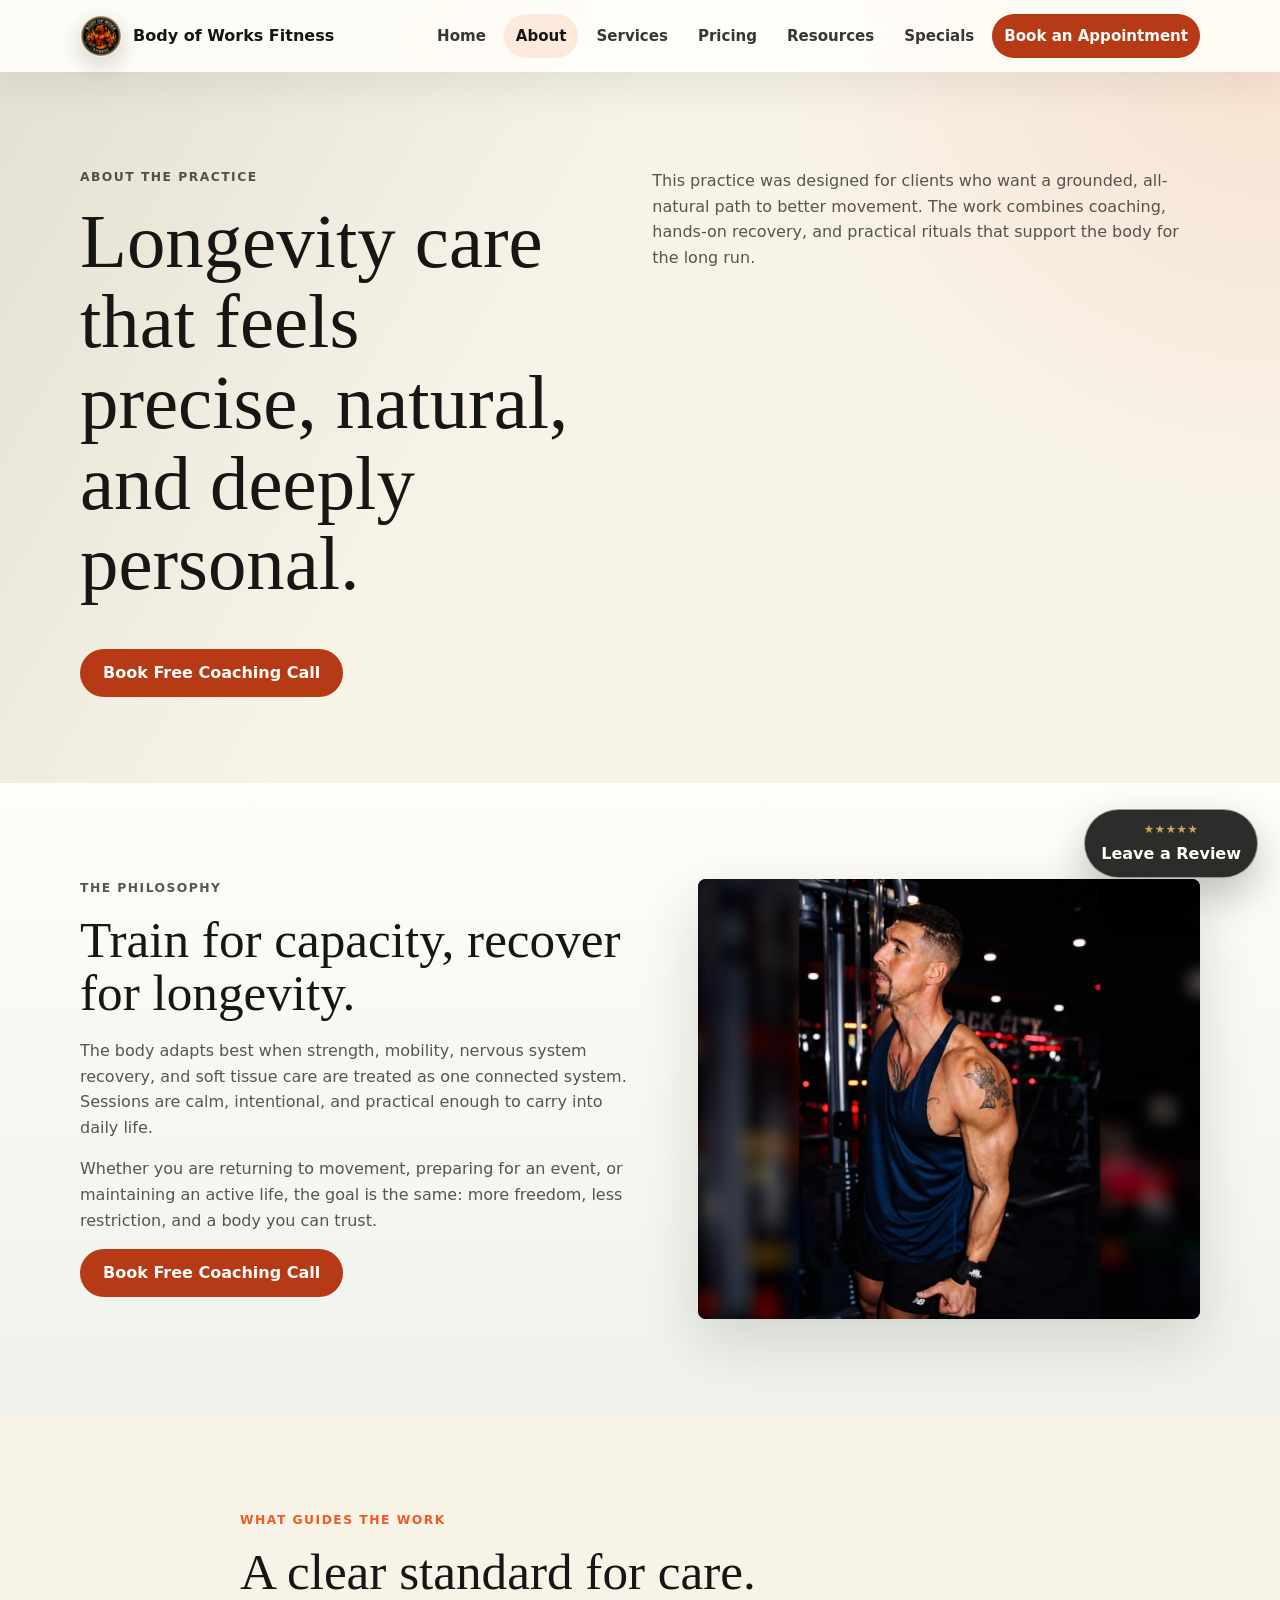
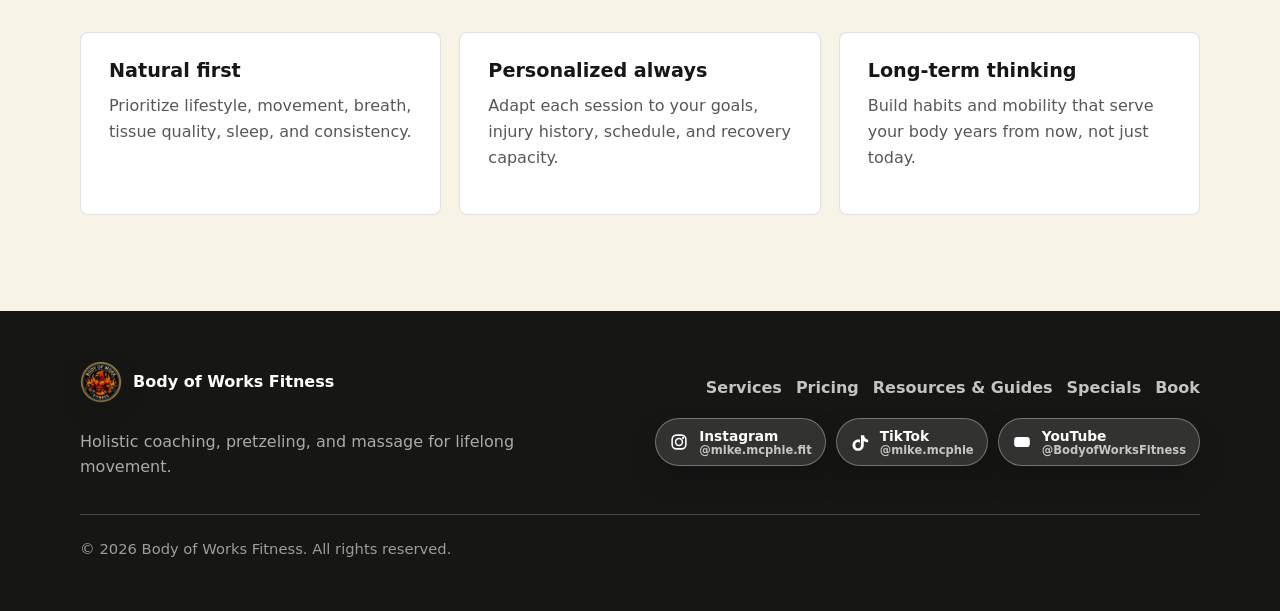
==== commit bb9ecf07: "Publish approved Refresh 4 pages and Specials" ====
--- a/about.html
+++ b/about.html
@@ -10,7 +10,7 @@
     <title>About | Body of Works Fitness</title>
     <link rel="canonical" href="https://bodyofworksfitness.com/about.html" />
     <link rel="icon" href="assets/images/body-of-work-logo-small.png" type="image/png" />
-    <link rel="stylesheet" href="css/styles.css?v=20261026-refresh2" />
+    <link rel="stylesheet" href="css/styles.css?v=20261028-refresh-4" />
   </head>
   <body class="page">
     <a class="skip-link" href="#main-content">Skip to content</a>
@@ -19,17 +19,18 @@
         <img class="brand-logo" src="assets/images/body-of-work-logo-small.png" alt="" />
         <span>Body of Works Fitness</span>
       </a>
-      <button class="nav-toggle" type="button" aria-label="Open navigation" aria-expanded="false" data-nav-toggle>
+      <button class="nav-toggle" type="button" aria-label="Open navigation" aria-expanded="false" aria-controls="primary-navigation" data-nav-toggle>
         <span></span>
         <span></span>
       </button>
-      <nav class="site-nav" data-nav>
+      <nav class="site-nav" id="primary-navigation" aria-label="Main navigation" data-nav>
         <a href="index.html">Home</a>
         <a href="about.html" aria-current="page">About</a>
         <a href="index.html#services">Services</a>
         <a href="index.html#pricing">Pricing</a>
         <a href="resources.html">Resources</a>
-        <a class="nav-cta" href="index.html?service=1%3A1%20Coaching#book-call">Book Free Coaching Call</a>
+        <a class="specials-nav-link" href="promotions.html" data-promo-open>Specials</a>
+        <a class="nav-cta" href="index.html#book-call">Book an Appointment</a>
       </nav>
     </header>
 
@@ -99,48 +100,46 @@
       Leave a Review
     </button>
 
-    <iframe class="visually-hidden" name="review-submit-frame" title="Review submission"></iframe>
-    <dialog class="review-dialog" data-review-dialog>
-      <form
-        class="review-form"
-        action="https://formsubmit.co/imagin8it.home@gmail.com"
-        method="post"
-        target="review-submit-frame"
-        data-review-form
-      >
+    <noscript><p class="shell form-note">Please enable JavaScript to leave a review. Existing client reviews are available on the homepage.</p></noscript>
+    <dialog class="review-dialog" data-review-dialog aria-labelledby="review-title" aria-describedby="review-public-note">
+      <form class="review-form" method="dialog" data-review-form>
         <button class="dialog-close" type="button" data-review-close aria-label="Close review form">&times;</button>
-        <input type="hidden" name="_subject" value="New Body of Works Fitness Review" />
-        <input type="hidden" name="_template" value="table" />
-        <input type="hidden" name="_captcha" value="false" />
         <input type="hidden" name="rating" value="5" data-review-rating-input />
         <p class="eyebrow">Leave a review</p>
-        <h2><span data-review-selected-rating>5</span>-star experience</h2>
-        <div class="review-stars" aria-label="Click a star to choose your rating">
-          <button type="button" data-review-rating-button="1" aria-label="1 star">★</button>
-          <button type="button" data-review-rating-button="2" aria-label="2 stars">★</button>
-          <button type="button" data-review-rating-button="3" aria-label="3 stars">★</button>
-          <button type="button" data-review-rating-button="4" aria-label="4 stars">★</button>
-          <button type="button" data-review-rating-button="5" aria-label="5 stars">★</button>
+        <h2 id="review-title"><span data-review-selected-rating>5</span>-star experience</h2>
+        <div class="review-stars" role="group" aria-label="Choose your rating">
+          <button type="button" data-review-rating-button="1" aria-label="1 star" aria-pressed="false">★</button>
+          <button type="button" data-review-rating-button="2" aria-label="2 stars" aria-pressed="false">★</button>
+          <button type="button" data-review-rating-button="3" aria-label="3 stars" aria-pressed="false">★</button>
+          <button type="button" data-review-rating-button="4" aria-label="4 stars" aria-pressed="false">★</button>
+          <button type="button" data-review-rating-button="5" aria-label="5 stars" aria-pressed="true">★</button>
         </div>
         <label>
-          Name
-          <input name="name" type="text" maxlength="50" placeholder="Your name" required />
+          Public name
+          <input name="name" type="text" maxlength="50" autocomplete="name" placeholder="Name shown with your review" required />
         </label>
         <label>
           Service
           <select name="service">
             <option>1:1 Coaching</option>
+            <option>In-Person Training</option>
             <option>Pretzeling</option>
             <option>Massage</option>
+            <option>Chair Massage</option>
             <option>General experience</option>
           </select>
         </label>
         <label>
           Review
-          <textarea name="review" rows="4" maxlength="320" placeholder="What changed for you?" required></textarea>
+          <textarea name="review" rows="4" maxlength="1800" placeholder="Tell others about your experience" aria-describedby="review-offer-note" required></textarea>
         </label>
-        <button class="button button-primary" type="submit">Submit Review</button>
-        <p class="form-note" data-review-status></p>
+        <label class="review-honeypot" aria-hidden="true">Leave this empty<input name="website" tabindex="-1" autocomplete="off" /></label>
+        <p class="form-note" id="review-public-note">Your name, rating, service, and review will be public. Please leave out private health details or contact information. Reviews publish automatically; no email verification is required. Mike may receive an informational notice after publication.</p>
+        <p class="review-offer-note" id="review-offer-note">Honest reviews of every rating are eligible for 30 additional minutes of table massage. We add a business disclosure of this offer to your public review. One promotion per session. Arrange bonus appointment time with Mike before booking.</p>
+        <label class="review-consent"><input name="consent" type="checkbox" required /> I agree to publish my review and public name on this website.</label>
+        <button class="button button-primary" type="submit" data-review-submit disabled>Publish Review</button>
+        <p class="form-note" role="status" aria-live="polite" aria-atomic="true" data-review-status>Online review submission is being connected. Please try again later.</p>
+        <a href="index.html#testimonials" data-review-success-link hidden>View the review wall</a>
       </form>
     </dialog>
 
@@ -158,6 +157,7 @@
             <a href="index.html#services">Services</a>
             <a href="index.html#pricing">Pricing</a>
             <a href="resources.html">Resources &amp; Guides</a>
+            <a href="promotions.html">Specials</a>
             <a href="index.html#book-call">Book</a>
           </div>
           <div class="social-links" aria-label="Social links">
@@ -180,7 +180,12 @@
         <span>&copy; 2026 Body of Works Fitness. All rights reserved.</span>
       </div>
     </footer>
-    <script src="js/booking-model.js?v=20261026-refresh2"></script>
-    <script src="js/main.js?v=20261026-refresh2"></script>
+    <script src="js/booking-model.js?v=20261028-refresh-4"></script>
+    <script src="js/main.js?v=20261028-refresh-4"></script>
+    <script src="js/review-config.js?v=20261028-refresh-4"></script>
+    <script src="js/review-incentive.js?v=20261028-refresh-4"></script>
+    <script src="js/reviews.js?v=20261028-refresh-4"></script>
+    <script src="js/promotions-data.js?v=20261028-refresh-4"></script>
+    <script src="js/promotions.js?v=20261028-refresh-4"></script>
   </body>
 </html>
--- a/css/styles.css
+++ b/css/styles.css
@@ -485,6 +485,120 @@
   overflow: hidden;
 }
 
+.service-catalog-grid {
+  display: grid;
+  grid-template-columns: repeat(3, minmax(0, 1fr));
+  gap: 24px;
+}
+
+.service-catalog-card {
+  display: flex;
+  min-width: 0;
+  flex-direction: column;
+  overflow: hidden;
+  border: 1px solid var(--line);
+  border-radius: var(--radius);
+  background: #ffffff;
+}
+
+.service-catalog-image {
+  width: 100%;
+  height: auto;
+  aspect-ratio: 4 / 3;
+  object-fit: cover;
+  background: var(--cream);
+}
+
+.service-catalog-copy {
+  display: flex;
+  flex: 1;
+  flex-direction: column;
+  align-items: flex-start;
+  padding: 24px;
+}
+
+.service-training-image {
+  object-position: right center;
+}
+
+.service-catalog-copy h3 {
+  margin-bottom: 12px;
+  font-family: Georgia, "Times New Roman", serif;
+  font-size: 1.75rem;
+  font-weight: 500;
+  line-height: 1.2;
+}
+
+.service-catalog-copy p {
+  color: rgba(22, 23, 21, 0.78);
+}
+
+.service-short-description {
+  margin-top: 0;
+  margin-bottom: 18px;
+}
+
+.service-description {
+  width: 100%;
+  margin-bottom: 20px;
+}
+
+.service-description summary {
+  width: fit-content;
+  padding-block: 5px;
+  color: var(--ember-dark);
+  font-weight: 700;
+  cursor: pointer;
+}
+
+.service-description summary:focus-visible {
+  outline: 3px solid var(--gold);
+  outline-offset: 3px;
+  box-shadow: 0 0 0 5px var(--ink);
+}
+
+.service-description p {
+  margin-bottom: 0;
+  font-size: 0.95rem;
+}
+
+.service-catalog-copy .service-session-line {
+  margin-top: auto;
+  margin-bottom: 16px;
+  color: var(--ink);
+  font-weight: 700;
+}
+
+.service-catalog-copy .service-event-note {
+  margin-top: -6px;
+  margin-bottom: 16px;
+  font-size: 0.88rem;
+}
+
+.service-catalog-copy .button {
+  width: 100%;
+  min-width: 0;
+  padding-inline: 12px;
+  text-align: center;
+}
+
+@media (max-width: 1024px) {
+  .service-catalog-grid {
+    grid-template-columns: repeat(2, minmax(0, 1fr));
+  }
+}
+
+@media (max-width: 620px) {
+  .service-catalog-grid {
+    grid-template-columns: 1fr;
+    gap: 20px;
+  }
+
+  .service-catalog-copy {
+    padding: 22px;
+  }
+}
+
 .service-stack {
   display: grid;
   gap: 24px;
@@ -719,7 +833,7 @@
   color: var(--ink);
 }
 
-body.is-booking-visible .floating-review-button {
+body.is-booking-area-visible .floating-review-button {
   display: none;
 }
 
@@ -1609,3 +1723,26 @@
 .booking-policy { margin-top: 32px; }
 .booking-policy h3 { margin-bottom: 10px; }
 .booking-policy p { max-width: 850px; color: var(--paper); }
+
+/* Reviews use a shared store; these controls also remain clear when offline. */
+.review-wall-controls {
+  display: flex;
+  flex-wrap: wrap;
+  align-items: center;
+  gap: 16px;
+  margin-bottom: 20px;
+}
+.review-wall-controls p { flex: 1 1 280px; margin: 0; }
+.review-wall-more { margin-bottom: 20px; }
+.review-dialog { max-height: 90vh; max-height: 90dvh; overflow-y: auto; }
+.review-form .review-consent { display: flex; align-items: flex-start; font-size: 0.9rem; line-height: 1.5; }
+.review-consent input { flex: 0 0 auto; width: 20px; height: 20px; margin-top: 2px; }
+.review-honeypot { position: absolute; width: 1px; height: 1px; overflow: hidden; clip-path: inset(50%); }
+.review-form button:disabled { opacity: 0.65; cursor: wait; }
+.review-form button:disabled:not([aria-busy="true"]) { cursor: default; }
+.review-form [data-review-status] { margin-bottom: 0; }
+.review-form [data-review-success-link] { font-weight: 800; text-decoration: underline; }
+.testimonial-card p { overflow-wrap: anywhere; }
+@media (max-width: 420px) {
+  .review-form { padding: 24px 20px; }
+}
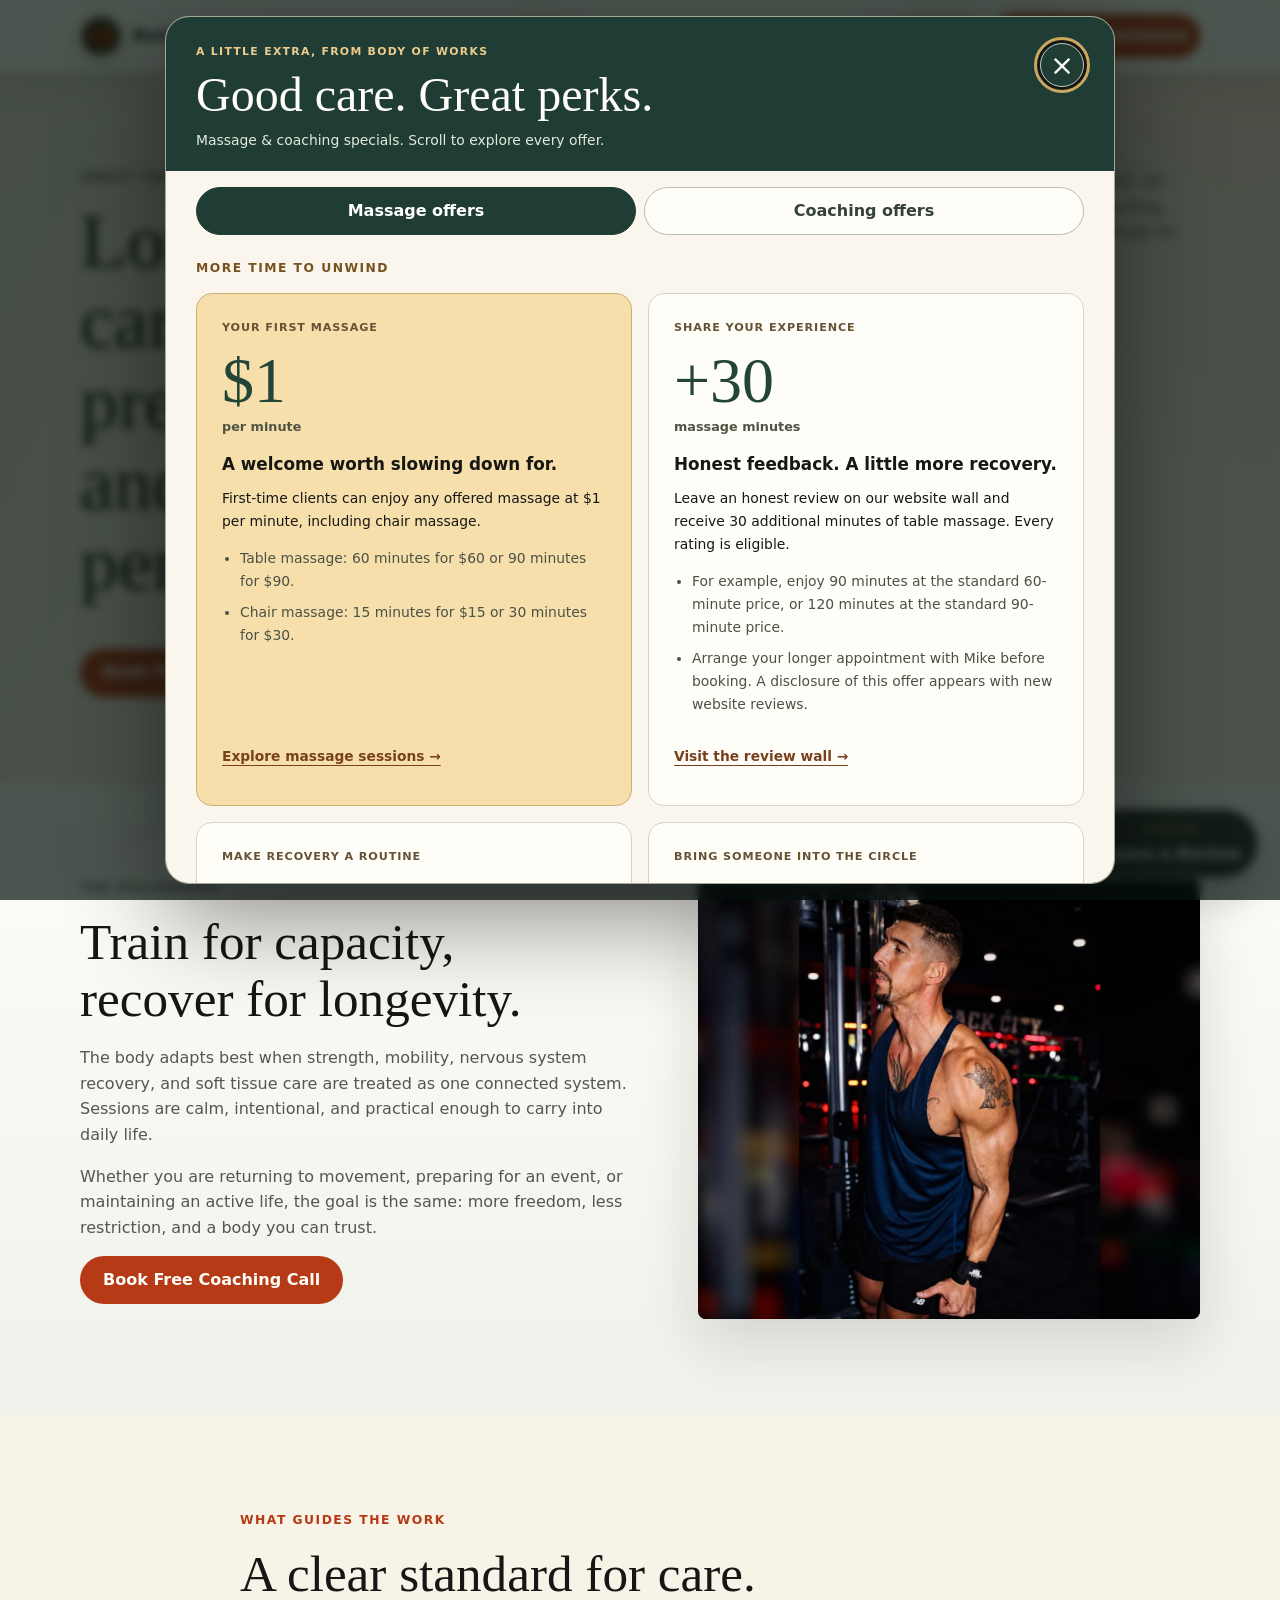
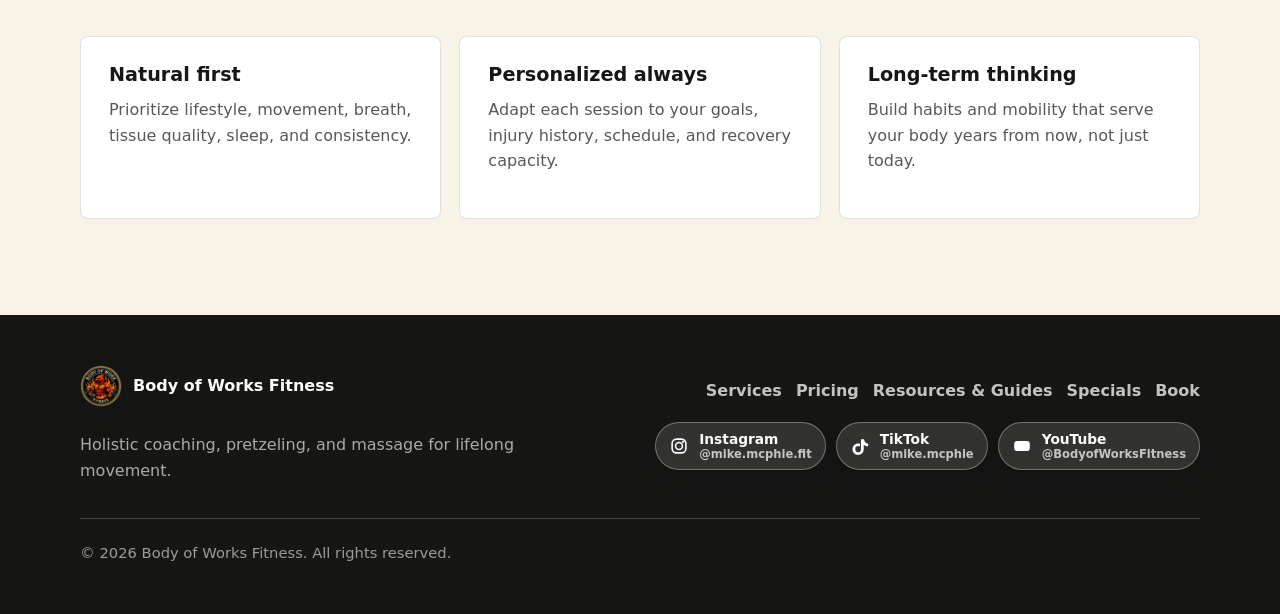
==== commit 1d77aa5e: "Remove public location and add mixed-pack and Pretzeling choices" ====
--- a/about.html
+++ b/about.html
@@ -10,7 +10,7 @@
     <title>About | Body of Works Fitness</title>
     <link rel="canonical" href="https://bodyofworksfitness.com/about.html" />
     <link rel="icon" href="assets/images/body-of-work-logo-small.png" type="image/png" />
-    <link rel="stylesheet" href="css/styles.css?v=20261028-refresh-4" />
+    <link rel="stylesheet" href="css/styles.css?v=20261029-privacy" />
   </head>
   <body class="page">
     <a class="skip-link" href="#main-content">Skip to content</a>
@@ -180,12 +180,12 @@
         <span>&copy; 2026 Body of Works Fitness. All rights reserved.</span>
       </div>
     </footer>
-    <script src="js/booking-model.js?v=20261028-refresh-4"></script>
-    <script src="js/main.js?v=20261028-refresh-4"></script>
-    <script src="js/review-config.js?v=20261028-refresh-4"></script>
-    <script src="js/review-incentive.js?v=20261028-refresh-4"></script>
-    <script src="js/reviews.js?v=20261028-refresh-4"></script>
-    <script src="js/promotions-data.js?v=20261028-refresh-4"></script>
-    <script src="js/promotions.js?v=20261028-refresh-4"></script>
+    <script src="js/booking-model.js?v=20261029-privacy"></script>
+    <script src="js/main.js?v=20261029-privacy"></script>
+    <script src="js/review-config.js?v=20261029-privacy"></script>
+    <script src="js/review-incentive.js?v=20261029-privacy"></script>
+    <script src="js/reviews.js?v=20261029-privacy"></script>
+    <script src="js/promotions-data.js?v=20261029-privacy"></script>
+    <script src="js/promotions.js?v=20261029-privacy"></script>
   </body>
 </html>
--- a/css/styles.css
+++ b/css/styles.css
@@ -12,6 +12,7 @@
   --soft-line: rgba(255, 253, 248, 0.2);
   --shadow: 0 22px 60px rgba(22, 23, 21, 0.14);
   --radius: 8px;
+  --forest: #203d35;
 }
 
 * {
@@ -1746,3 +1747,174 @@
 @media (max-width: 420px) {
   .review-form { padding: 24px 20px; }
 }
+
+/* Refresh 4: a calmer shared interface, with a distinctive specials experience. */
+html { scroll-behavior: auto; }
+body { overflow-wrap: break-word; }
+h1, h2 { text-wrap: balance; }
+.eyebrow { color: var(--ember-dark); }
+[tabindex]:focus-visible { outline: 3px solid var(--gold); outline-offset: 3px; box-shadow: 0 0 0 5px var(--ink); }
+h2 { line-height: 1.12; }
+.button { line-height: 1.3; }
+.site-header .brand { flex-shrink: 0; }
+.site-nav .specials-nav-link { color: #5b290e; background: #f5dcaa; opacity: 1; }
+.hero { min-height: min(850px, 92svh); align-items: center; }
+.hero-content { padding-block: 150px 80px; }
+.hero h1 { max-width: 820px; font-size: clamp(3.2rem, 6.8vw, 6.1rem); line-height: 1.02; }
+.hero-content .hero-detail { margin-top: 22px; font-size: .85rem; max-width: 650px; }
+.hero-overlay { background: linear-gradient(90deg,rgba(9,22,18,.95),rgba(9,22,18,.70) 53%,rgba(9,22,18,.25)); }
+.hero-video { object-fit: cover; object-position: center 25%; }
+.hero-secondary { color: var(--paper); border-color: #e3e6dc; background: rgba(0,0,0,.18); }
+.hero-secondary:hover { background: var(--paper); color: var(--ink); }
+.hero-motion-toggle { position: absolute; z-index: 3; left: 20px; bottom: 18px; min-height: 44px; border: 1px solid #a9b6ae; border-radius: 999px; padding: 8px 16px; background: #162e27; color: white; cursor: pointer; font-size: .8rem; }
+.specials-band { background: #f2e1bc; border-block: 1px solid #d1bc8f; }
+.specials-band-inner { display: flex; justify-content: space-between; align-items: center; gap: 22px; padding-block: 23px; }
+.specials-band-inner > div { display: flex; gap: 20px; align-items: center; }
+.specials-band p { margin: 0; }
+.specials-pill { display: inline-block; padding: 6px 12px; border: 1px solid #8b7144; border-radius: 999px; font-size: .72rem; text-transform: uppercase; letter-spacing: .06em; font-weight: 800; }
+.specials-band .button { flex-shrink: 0; gap: 20px; }
+.intro-band { padding-block: 64px; }
+.service-catalog-card { border-radius: 18px; border-color: #dddcd1; box-shadow: 0 8px 28px rgba(22,23,21,.035); }
+.service-catalog-image { aspect-ratio: 16 / 11; }
+.service-catalog-copy { padding: 26px; }
+.service-catalog-copy h3 { font-size: 1.65rem; }
+.service-catalog-copy .service-session-line { border-top: 1px solid var(--line); padding-top: 18px; width: 100%; font-size: .93rem; }
+.service-catalog-copy .button { margin-top: 4px; }
+.service-description summary { min-height: 44px; display: list-item; align-content: center; }
+.pricing-layout { grid-template-columns: 1fr; align-items: start; gap: 26px; }
+.pricing-layout > div:first-child { max-width: 780px; }
+.pricing-grid { grid-template-columns: repeat(3,minmax(0,1fr)); gap: 18px; }
+.price-card { border-radius: 16px; padding: 26px; }
+.price-card [data-catalog-prices] p { display: flex; justify-content: space-between; gap: 12px; margin-block: 10px; padding-bottom: 8px; border-bottom: 1px solid var(--line); }
+.price-card .text-link { display: inline-block; margin-top: 12px; padding-block: 8px; }
+.booking-section { background: var(--forest); }
+.booking-steps { padding: 0; margin-bottom: 44px; display: flex; flex-wrap: wrap; gap: 18px 36px; list-style: none; }
+.booking-steps li { display: flex; gap: 12px; align-items: center; font-size: .9rem; }
+.booking-steps span { display: grid; place-items: center; width: 32px; height: 32px; border-radius: 50%; border: 1px solid #9cae9e; color: #ffe3ad; }
+.booking-grid { gap: 24px; grid-template-columns: minmax(0,1fr) minmax(0,1fr); }
+.booking-choices, .booking-handoff { border-radius: 18px; box-shadow: 0 10px 40px rgba(0,0,0,.07); }
+.booking-handoff .eyebrow { color: #784411; }
+.booking-handoff { position: sticky; top: 100px; }
+.booking-service-picker { display: grid; width: 100%; grid-template-columns: repeat(2,minmax(0,1fr)); margin-top: 16px; }
+.booking-service-picker button { min-height: 48px; line-height: 1.4; white-space: normal; }
+.booking-choices .booking-service-picker button.is-active, .booking-choices .booking-service-picker button:hover { background: var(--forest); }
+.booking-handoff .request-summary { padding: 0; background: transparent; border: 0; }
+.booking-handoff .request-summary dl > div { align-items: baseline; gap: 20px; }
+.booking-handoff .request-summary dt { color: #505a52; }
+.booking-handoff .request-summary dd { font-weight: 800; max-width: 60%; text-align: right; }
+.booking-handoff .booking-offer-note { border-left: 3px solid #caa85f; padding: 14px 16px; background: #f3ead7; color: #302c23; font-size: .87rem; }
+.booking-offer-note a { text-decoration: underline; text-underline-offset: 3px; }
+.booking-handoff .button { width: 100%; }
+.booking-policy { border-top: 1px solid #748b80; padding-top: 30px; }
+.testimonial-grid { gap: 22px; }
+.testimonial-card { border-radius: 16px; }
+.contact-section { background: #e8eee4; }
+.contact-grid { display: grid; grid-template-columns: 1.25fr 1fr; gap: clamp(24px,8vw,100px); align-items: center; }
+.contact-grid h2 { font-size: clamp(2rem,4vw,3.4rem); }
+.contact-grid address { font-style: normal; padding: 28px; border: 1px solid #c2cdbd; border-radius: 18px; background: #f7f8f2; }
+.contact-grid address strong { display: block; margin-bottom: 16px; }
+.contact-grid address a { overflow-wrap: anywhere; }
+.contact-grid address .form-note { margin: 18px 0 0; }
+.review-offer-note, .review-incentive-disclosure { font-size: .8rem; padding: 12px; border-left: 3px solid #b08740; background: #f6edda; color: #443d2c; }
+.review-incentive-disclosure { margin: 20px 0 0; }
+.review-dialog { border-radius: 18px; }
+.review-form { padding-top: 54px; }
+.review-form .dialog-close { width: 44px; height: 44px; top: 8px; right: 8px; }
+.review-form h2 { line-height: 1.15; }
+.has-promotions-open { overflow: hidden; }
+.promotions-dialog { width: min(950px,calc(100% - 32px)); max-height: calc(100dvh - 32px); border: 1px solid #a4a992; border-radius: 24px; padding: 0; color: var(--ink); background: #faf6ed; overflow-y: auto; box-shadow: 0 32px 100px #0007; }
+.promotions-dialog::backdrop { background: rgba(7,20,15,.72); backdrop-filter: blur(5px); }
+.promotions-top { position: sticky; top: 0; z-index: 2; display: flex; align-items: flex-start; justify-content: space-between; gap: 16px; padding: 26px 30px 20px; color: #fffdf8; background: var(--forest); }
+.promotions-top .eyebrow { color: #edcc8e; margin-bottom: 10px; font-size: .68rem; }
+.promotions-top h2 { font-size: clamp(1.9rem,4vw,3rem); line-height: 1.05; margin: 0 0 8px; }
+.promotions-top p:last-child { margin: 0; font-size: .87rem; color: #e3eadc; }
+.promotions-close { display: grid; place-items: center; flex: 0 0 44px; width: 44px; height: 44px; padding: 0; border: 1px solid #b9c6b3; border-radius: 50%; font-size: 1.8rem; line-height: 1; color: #fffdf8; background: transparent; cursor: pointer; }
+.promotions-close:hover { color: var(--forest); background: #fffdf8; }
+.promotions-tabs { display: grid; grid-template-columns: 1fr 1fr; gap: 8px; padding: 16px 30px 0; }
+.promotions-tabs button { min-height: 48px; border: 1px solid #b7c0b0; border-radius: 999px; background: #fffdf8; color: #344238; font-weight: 800; cursor: pointer; }
+.promotions-tabs button[aria-selected="true"] { background: var(--forest); border-color: var(--forest); color: white; }
+.promotions-content { padding: 24px 30px; }
+.promotions-content .eyebrow { color: #76521e; margin-bottom: 14px; }
+.offers-grid { display: grid; grid-template-columns: repeat(2,minmax(0,1fr)); gap: 16px; }
+.offer-card { display: flex; flex-direction: column; align-items: start; padding: 25px; border: 1px solid #d6d4c6; border-radius: 16px; background: #fffdf8; min-width: 0; }
+.offer-featured { background: #f6dfab; border-color: #ccae76; }
+.offer-kicker { color: #665235; font-size: .7rem; font-weight: 850; letter-spacing: .08em; text-transform: uppercase; margin-bottom: 12px; }
+.offer-value { color: #234537; font-family: Georgia,"Times New Roman",serif; font-size: clamp(2.5rem,5vw,4.1rem); line-height: 1; margin-bottom: 18px; }
+.offer-unit { display: block; margin-top: 5px; font: 750 .8rem/1.4 Inter,ui-sans-serif,system-ui,sans-serif; color: #505442; }
+.offer-card h3 { font-size: 1.05rem; line-height: 1.3; }
+.offer-description, .offer-details { font-size: .87rem; line-height: 1.65; }
+.offer-details { padding-left: 18px; margin: 0 0 20px; color: #4b5145; }
+.offer-details li + li { margin-top: 8px; }
+.offer-action { margin-top: auto; padding-block: 9px; color: #79401d; text-decoration: underline; text-underline-offset: 4px; font-size: .86rem; font-weight: 800; min-height: 44px; }
+.promotions-bottom { padding: 20px 30px 26px; border-top: 1px dashed #b6baa6; background: #eef0e5; }
+.offer-redemption { font-size: .82rem; color: #343e31; margin-bottom: 10px; }
+.offer-terms { font-size: .78rem; color: #4a5143; margin-bottom: 10px; }
+.promotions-bottom .text-link { font-size: .82rem; display: inline-block; padding-block: 9px; }
+.specials-page-hero { background: var(--forest); color: #fffdf8; padding-block: 160px 75px; }
+.specials-page-hero .eyebrow { color: #edcc8e; }
+.specials-page-hero h1 { max-width: 900px; font-size: clamp(2.8rem,7vw,5.5rem); }
+.specials-page-hero .button-secondary { color: #fffdf8; border-color: #c6cdbb; }
+.all-specials { padding-block: 60px; }
+.offers-page-group { scroll-margin-top: 100px; margin-bottom: 54px; }
+.all-specials .offers-grid { gap: 24px; }
+.all-specials .offer-card { padding: clamp(24px,3vw,36px); }
+.all-specials > .offer-redemption, .all-specials > .offer-terms { max-width: 850px; }
+@media (max-width: 1120px) {
+  .site-header { padding: 14px 20px; }
+  .nav-toggle { display: block; }
+  .site-nav { position: absolute; top: 78px; left: 20px; right: 20px; display: none; flex-direction: column; align-items: stretch; max-height: calc(100dvh - 100px); overflow-y: auto; padding: 12px; border: 1px solid var(--line); border-radius: 12px; color: var(--ink); background: var(--paper); box-shadow: var(--shadow); }
+  .site-nav.is-open { display: flex; }
+  .site-nav a { border-radius: 8px; min-height: 44px; }
+}
+@media (max-width: 920px) {
+  .booking-grid { grid-template-columns: 1fr; }
+  .booking-handoff { position: static; }
+  .pricing-grid { grid-template-columns: repeat(2,minmax(0,1fr)); }
+  .specials-band-inner > div { display: block; }
+  .specials-pill { margin-bottom: 8px; }
+  .contact-grid { grid-template-columns: 1fr; }
+}
+@media (max-width: 620px) {
+  .hero { min-height: auto; }
+  .hero-content { padding-block: 135px 60px; }
+  .hero h1 { font-size: clamp(2.7rem,10.6vw,4rem); }
+  .hero-overlay { background: rgba(9,22,18,.77); }
+  .hero-actions { gap: 10px; }
+  .hero-content .hero-detail { font-size: .75rem; }
+  .specials-band-inner { flex-direction: column; align-items: stretch; gap: 16px; }
+  .specials-band .button { width: 100%; }
+  .pricing-grid { grid-template-columns: 1fr; }
+  .service-catalog-copy { padding: 24px; }
+  .booking-steps { display: grid; gap: 12px; margin-bottom: 32px; }
+  .request-summary dl > div { flex-wrap: wrap; }
+  .contact-grid address { padding: 22px; }
+  .promotions-dialog { width: calc(100% - 20px); max-height: calc(100dvh - 20px); border-radius: 18px; }
+  .promotions-top { padding: 22px 18px 18px; gap: 8px; }
+  .promotions-top .eyebrow { max-width: 205px; font-size: .6rem; }
+  .promotions-top h2 { font-size: 1.85rem; }
+  .promotions-top p:last-child { font-size: .78rem; }
+  .promotions-tabs { padding: 14px 18px 0; }
+  .promotions-tabs button { font-size: .85rem; }
+  .promotions-content { padding: 20px 18px; }
+  .offers-grid { grid-template-columns: 1fr; }
+  .offer-card { padding: 24px; }
+  .offer-value { font-size: 3.5rem; }
+  .promotions-bottom { padding: 20px 18px; }
+}
+@media (prefers-reduced-motion: reduce) { .hero-video { display: none; } }
+.bundle-section { background: #eef1e7; }
+.bundle-intro { max-width: 820px; color: #414c3d; }
+.bundle-activation-note { max-width: 850px; border-left: 3px solid #a77c35; padding: 14px 18px; background: #f5e6c6; font-size: .9rem; }
+.bundle-activation-note a { text-decoration: underline; text-underline-offset: 3px; }
+.bundles-grid { display: grid; grid-template-columns: repeat(3,minmax(0,1fr)); gap: 20px; margin-block: 30px; }
+.bundle-card { border: 1px solid #cbd2c1; border-radius: 18px; padding: 28px; background: var(--paper); min-width: 0; }
+.bundle-card h3 { font: 500 1.55rem/1.2 Georgia,serif; }
+.bundle-duration { font-size: .87rem; color: #4d5847; }
+.bundle-price { font: 500 2.7rem/1.1 Georgia,serif; color: var(--forest); margin-bottom: 8px; }
+.bundle-standard { font-size: .85rem; color: #5a6253; margin-bottom: 8px; }
+.bundle-saving { color: #3d5738; font-size: .86rem; font-weight: 750; margin-bottom: 22px; }
+.bundle-expiry { font-size: .8rem; color: #4d5847; }
+.bundle-card .button { width: 100%; font-size: .8rem; }
+.bundle-card .button:disabled { cursor: default; opacity: 1; color: #58634e; border-color: #bac4ad; background: #eef1e7; }
+@media (max-width: 1024px) { .bundles-grid { grid-template-columns: repeat(2,minmax(0,1fr)); } }
+@media (max-width: 620px) { .bundles-grid { grid-template-columns: 1fr; } }
